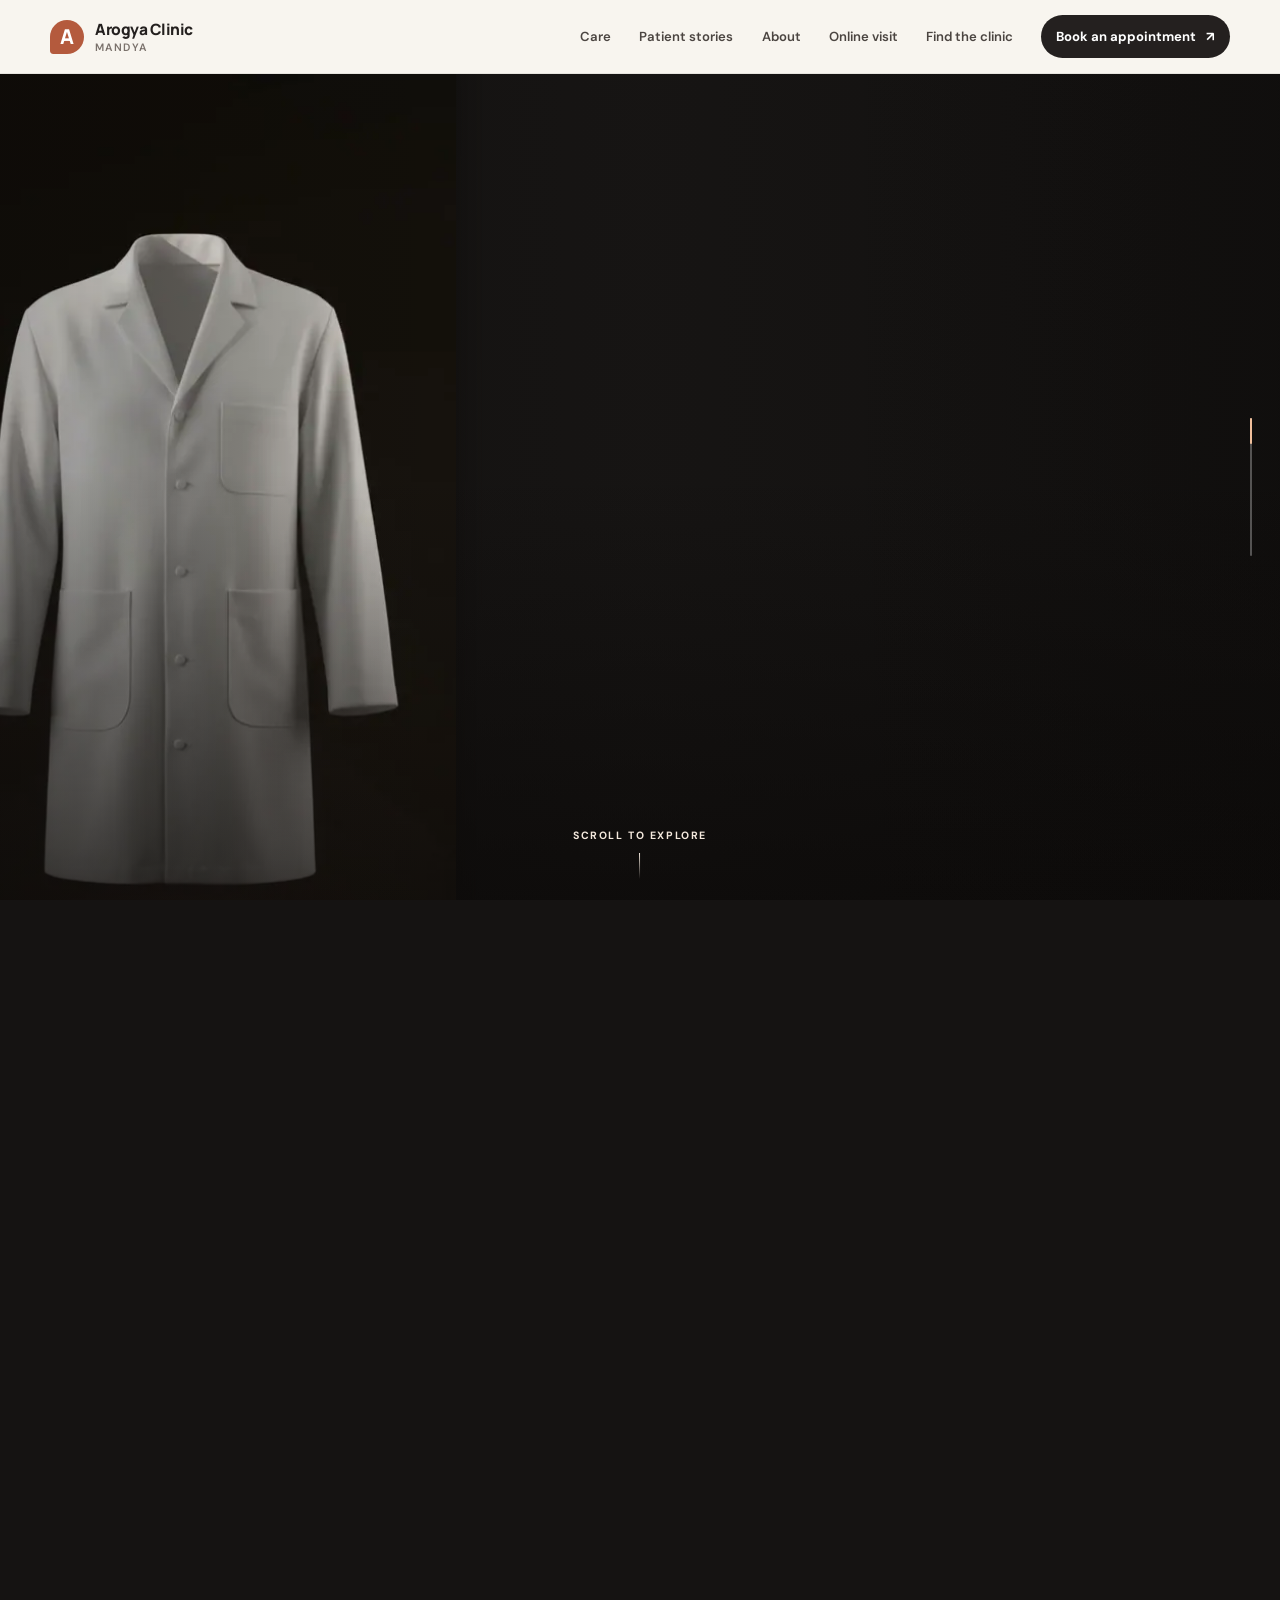
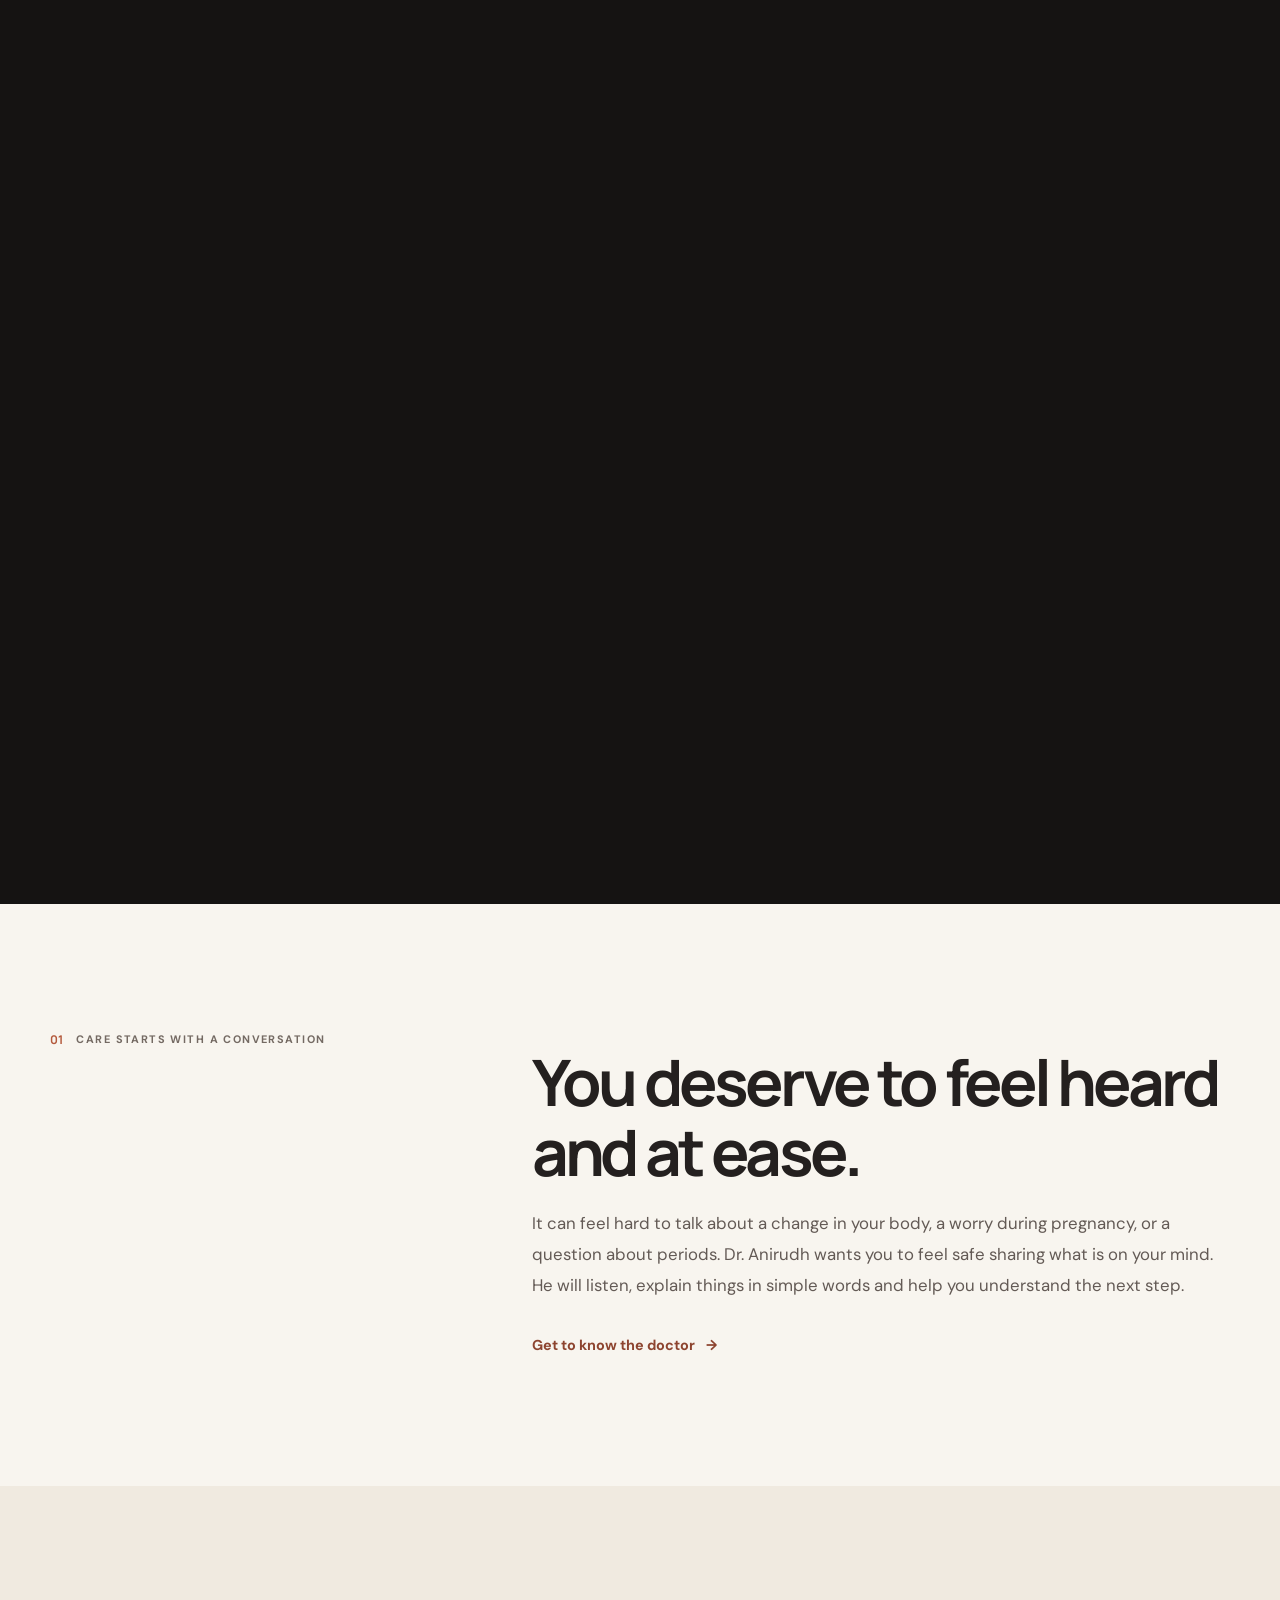
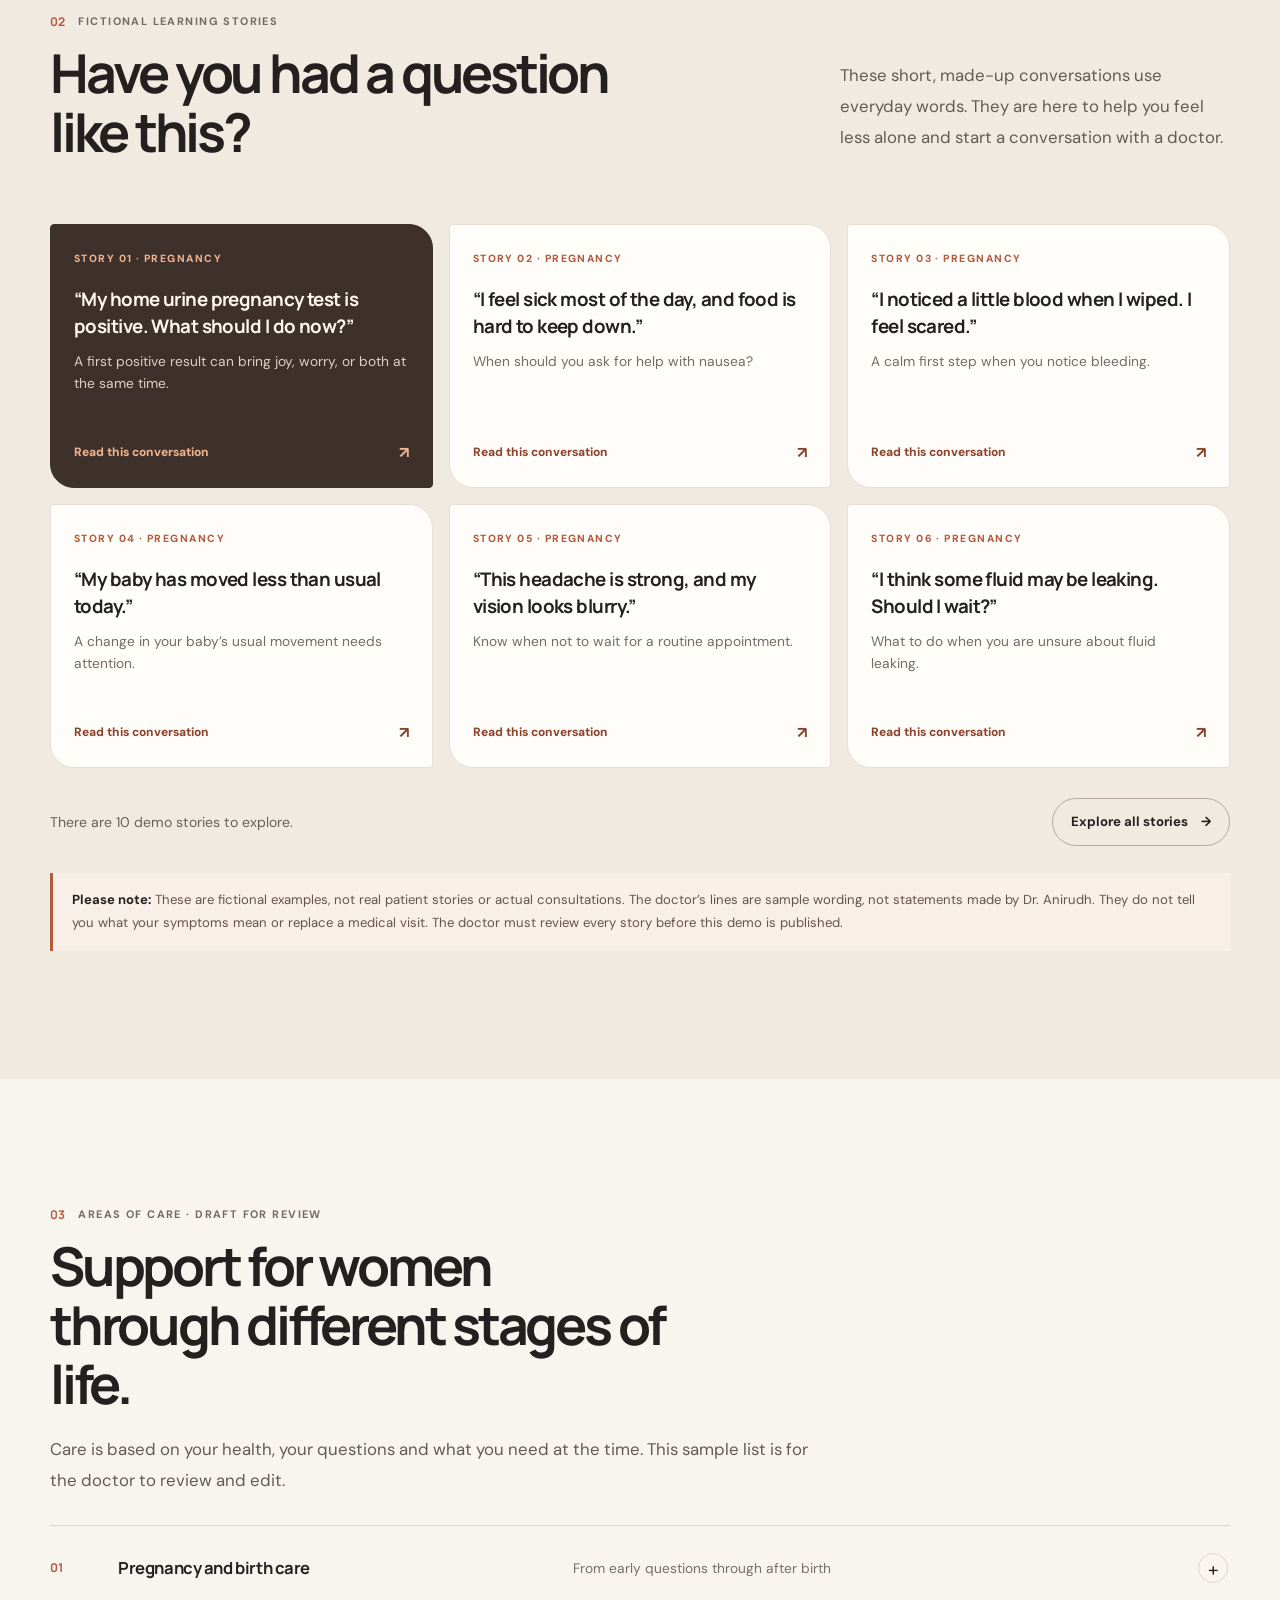
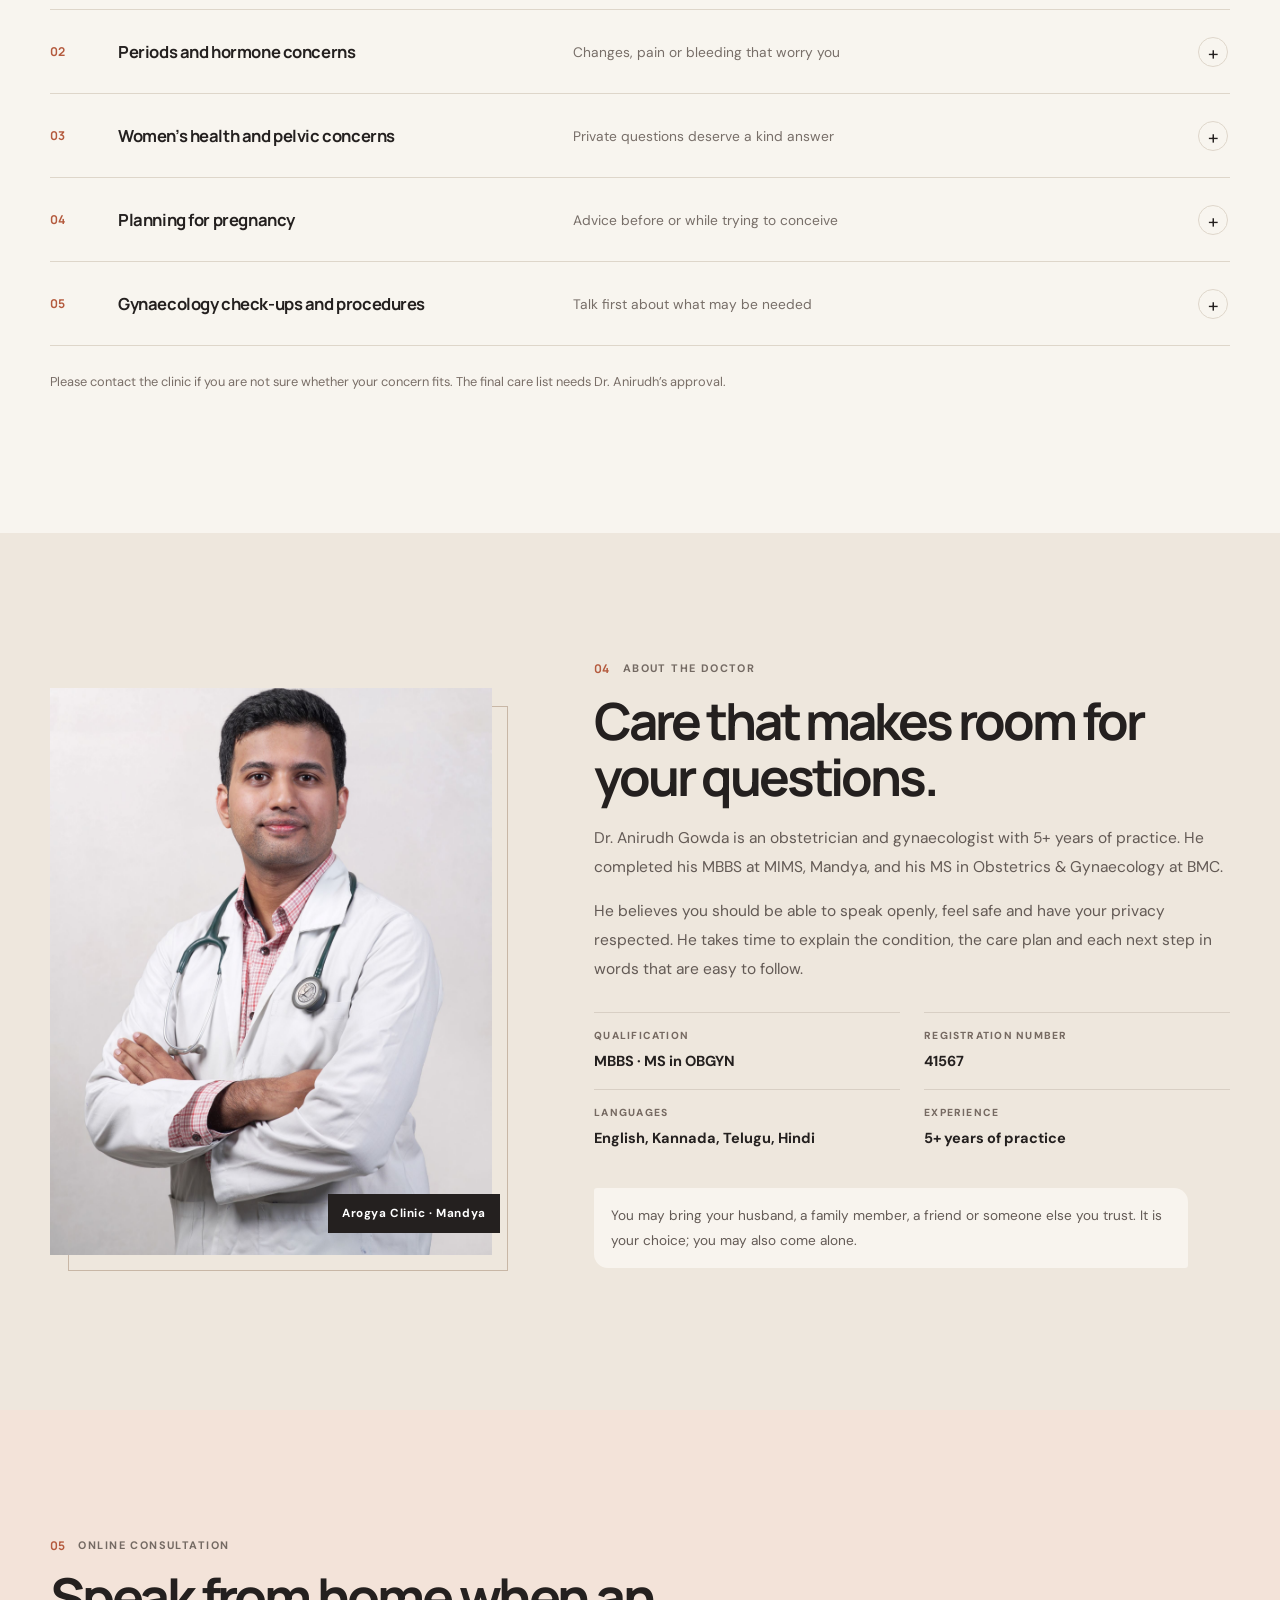
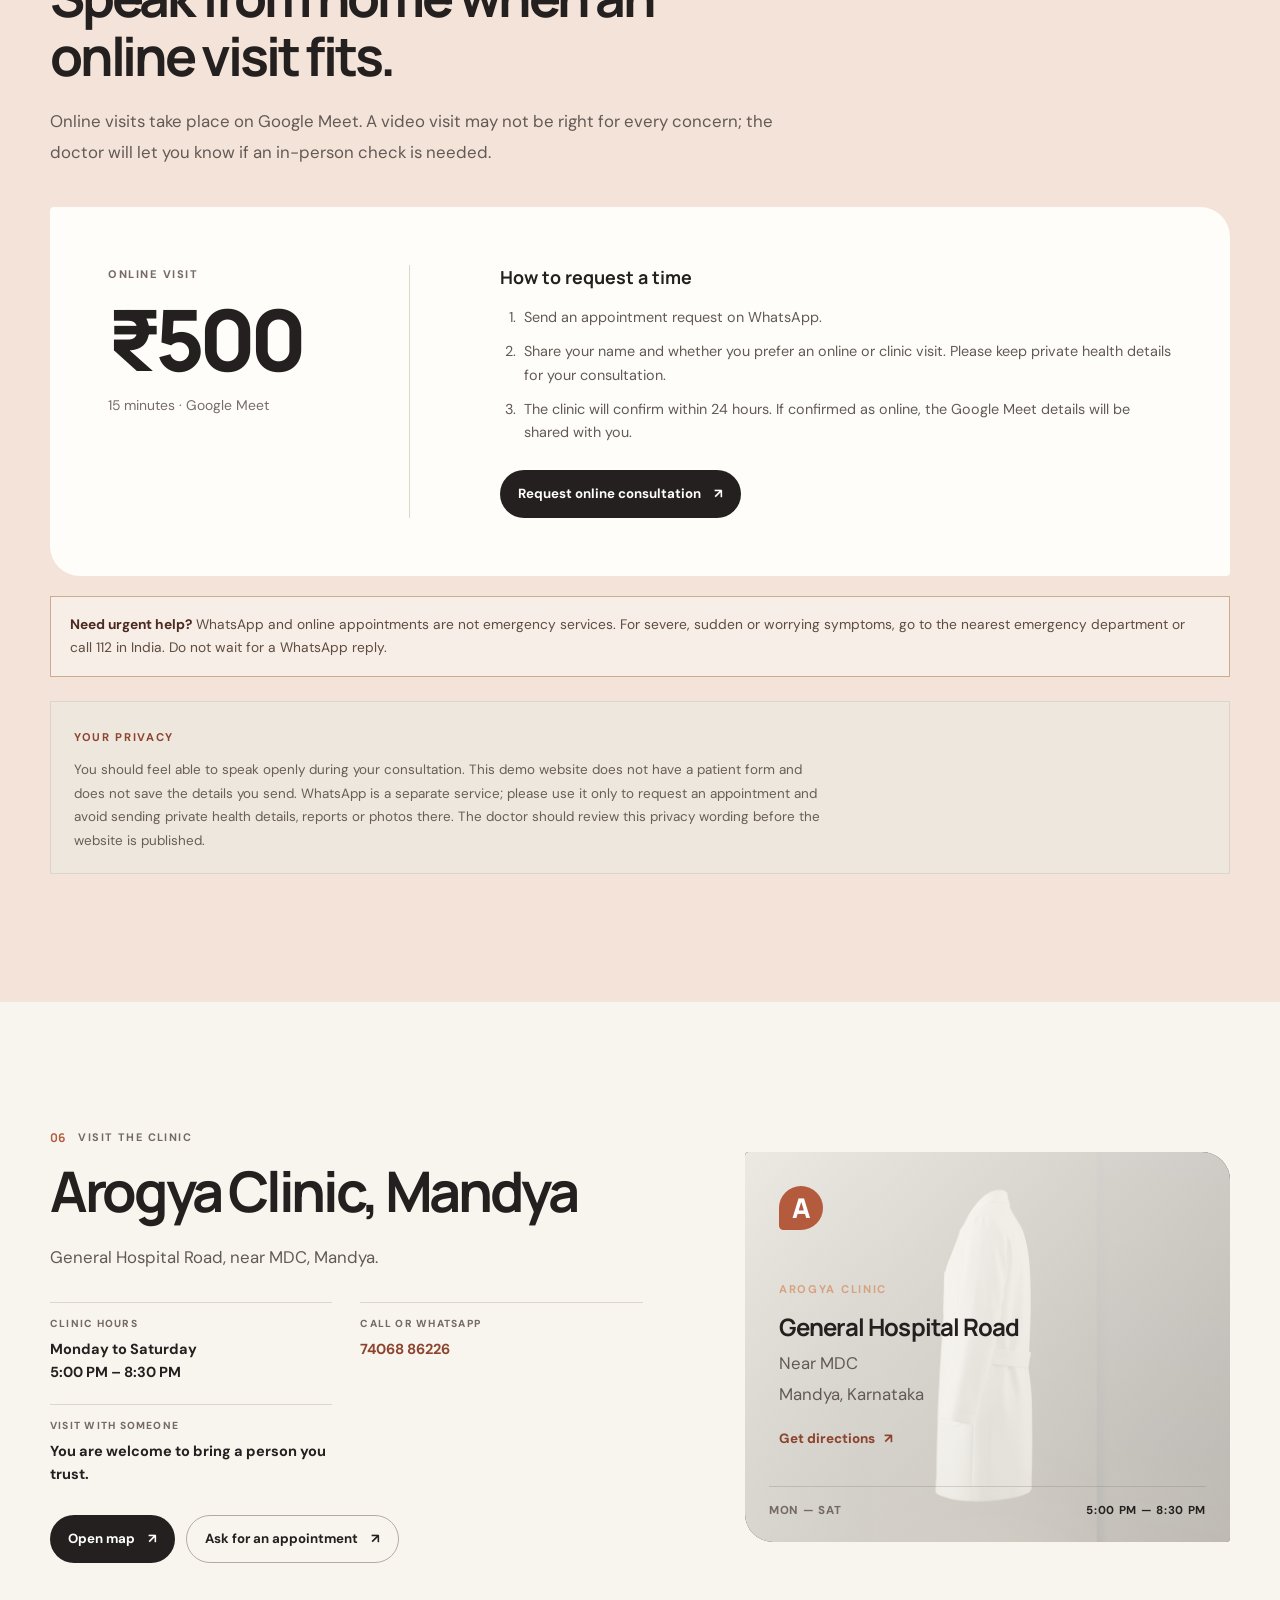
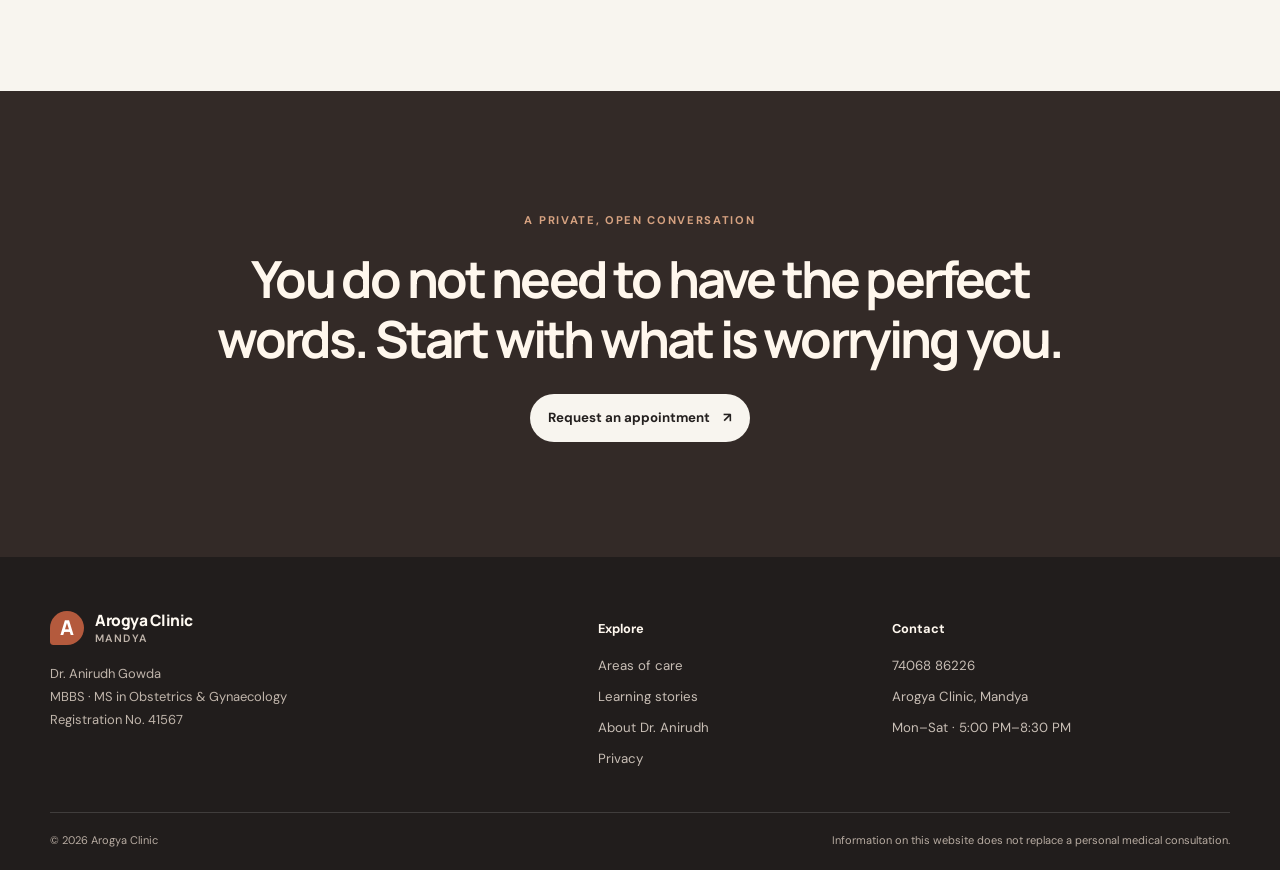
==== index.html @ b64ec9f3 "Build Dr Anirudh OBGYN clinic site" ====
<!doctype html>
<html lang="en">
<head>
  <meta charset="utf-8">
  <meta name="viewport" content="width=device-width, initial-scale=1, viewport-fit=cover">
  <meta name="theme-color" content="#f7f3ed">
  <meta name="description" content="Information about Dr. Anirudh Gowda, OBGYN care at Arogya Clinic in Mandya, appointment timings and online consultations.">
  <link rel="icon" type="image/svg+xml" href="assets/favicon.svg">
  <title>Dr. Anirudh Gowda | OBGYN care in Mandya</title>
  <link rel="preconnect" href="https://fonts.googleapis.com">
  <link rel="preconnect" href="https://fonts.gstatic.com" crossorigin>
  <link href="https://fonts.googleapis.com/css2?family=DM+Sans:wght@400;500;600;700&family=Manrope:wght@400;500;600;700;800&display=swap" rel="stylesheet">
  <link rel="stylesheet" href="css/site.css">
</head>
<body>
  <a class="skip-link" href="#main">Skip to content</a>
  <header class="site-header" id="top">
    <a class="brand" href="index.html" aria-label="Arogya Clinic home"><span class="brand-mark" aria-hidden="true">a</span><span>Arogya Clinic<small>Mandya</small></span></a>
    <button class="menu-toggle" id="menuToggle" type="button" aria-expanded="false" aria-controls="primaryNav" aria-label="Open menu"><span></span><span></span></button>
    <nav class="primary-nav" id="primaryNav" aria-label="Main navigation">
      <a href="#care">Care</a><a href="#stories">Patient stories</a><a href="#about">About</a><a href="#online">Online visit</a><a href="#visit">Find the clinic</a>
      <a class="nav-cta" href="https://wa.me/917406886226?text=Hello%20Dr.%20Anirudh%20Gowda%2C%20I%20would%20like%20to%20request%20an%20appointment." target="_blank" rel="noopener">Book an appointment <span aria-hidden="true">↗</span></a>
    </nav>
  </header>

  <main id="main">
    <section class="coat-track" id="coatTrack" aria-label="Welcome">
      <div class="coat-stage" id="coatStage">
        <div class="coat-glow" aria-hidden="true"></div>
        <div class="coat-image-wrap"><picture class="coat-poster"><source media="(max-width: 880px)" srcset="assets/hero-mobile/frame_0001.webp"><img src="assets/hero-sequence/frame_0001.webp" alt="A white doctor's coat, shown as part of a rotating visual sequence"></picture><canvas id="heroCanvas" class="hero-canvas" aria-hidden="true"></canvas></div>
        <div class="hero-copy hook hook-one" id="hook1"><span class="eyebrow">A calmer place to begin</span><p>You can share what is on your mind, <em>in your own words.</em></p></div>
        <div class="hero-copy hook hook-two" id="hook2"><span class="eyebrow">Your questions matter</span><p>Understand what is happening, <em>one step at a time.</em></p></div>
        <div class="hero-copy hook hook-three" id="hook3"><span class="eyebrow">Care with respect</span><p>Your health questions deserve <em>time and privacy.</em></p></div>
        <div class="hero-identity" id="identityBlock">
          <img class="hero-doctor-photo" src="assets/doctor/dr-anirudh-gowda.jpeg" alt="Dr. Anirudh Gowda">
          <p class="hero-name">Dr. Anirudh Gowda</p>
          <p class="hero-qualification">MBBS · MS in Obstetrics &amp; Gynaecology</p>
          <p class="hero-experience">5+ years of practice</p>
          <p class="hero-clinic">Arogya Clinic · Mandya</p>
        </div>
        <div class="hero-scroll" id="scrollCue"><span>SCROLL TO EXPLORE</span><i aria-hidden="true"></i></div>
        <div class="hero-progress" aria-hidden="true"><i id="progressFill"></i></div>
        <div class="hero-mobile-identity"><span class="eyebrow">OBSTETRICS &amp; GYNAECOLOGY · MANDYA</span><h1>Care that listens, explains and respects you.</h1><p>Talk through your questions in a private, welcoming setting.</p><a class="button button-light" href="#visit">Meet Dr. Anirudh <span aria-hidden="true">↓</span></a></div>
      </div>
    </section>

    <section class="welcome section-space">
      <div class="page-width welcome-grid">
        <div class="section-label"><span class="label-number">01</span><span>CARE STARTS WITH A CONVERSATION</span></div>
        <div class="welcome-copy"><h1>You deserve to feel heard and at ease.</h1><p>It can feel hard to talk about a change in your body, a worry during pregnancy, or a question about periods. Dr. Anirudh wants you to feel safe sharing what is on your mind. He will listen, explain things in simple words and help you understand the next step.</p><a class="text-link" href="#about">Get to know the doctor <span aria-hidden="true">→</span></a></div>
      </div>
    </section>

    <section class="story-section section-space" id="stories">
      <div class="page-width">
        <div class="section-heading heading-with-side"><div><div class="section-label"><span class="label-number">02</span><span>FICTIONAL LEARNING STORIES</span></div><h2>Have you had a question like this?</h2></div><p>These short, made-up conversations use everyday words. They are here to help you feel less alone and start a conversation with a doctor.</p></div>
        <div class="story-grid home-story-grid">
          <a class="story-card story-card-feature" href="stories.html?story=positive-test"><span class="story-number">STORY 01 · PREGNANCY</span><span class="story-quote">“My home urine pregnancy test is positive. What should I do now?”</span><span class="story-tease">A first positive result can bring joy, worry, or both at the same time.</span><span class="story-card-link">Read this conversation <b aria-hidden="true">↗</b></span></a>
          <a class="story-card" href="stories.html?story=nausea"><span class="story-number">STORY 02 · PREGNANCY</span><span class="story-quote">“I feel sick most of the day, and food is hard to keep down.”</span><span class="story-tease">When should you ask for help with nausea?</span><span class="story-card-link">Read this conversation <b aria-hidden="true">↗</b></span></a>
          <a class="story-card" href="stories.html?story=spotting"><span class="story-number">STORY 03 · PREGNANCY</span><span class="story-quote">“I noticed a little blood when I wiped. I feel scared.”</span><span class="story-tease">A calm first step when you notice bleeding.</span><span class="story-card-link">Read this conversation <b aria-hidden="true">↗</b></span></a>
          <a class="story-card" href="stories.html?story=movement"><span class="story-number">STORY 04 · PREGNANCY</span><span class="story-quote">“My baby has moved less than usual today.”</span><span class="story-tease">A change in your baby’s usual movement needs attention.</span><span class="story-card-link">Read this conversation <b aria-hidden="true">↗</b></span></a>
          <a class="story-card" href="stories.html?story=headache"><span class="story-number">STORY 05 · PREGNANCY</span><span class="story-quote">“This headache is strong, and my vision looks blurry.”</span><span class="story-tease">Know when not to wait for a routine appointment.</span><span class="story-card-link">Read this conversation <b aria-hidden="true">↗</b></span></a>
          <a class="story-card" href="stories.html?story=fluid-leak"><span class="story-number">STORY 06 · PREGNANCY</span><span class="story-quote">“I think some fluid may be leaking. Should I wait?”</span><span class="story-tease">What to do when you are unsure about fluid leaking.</span><span class="story-card-link">Read this conversation <b aria-hidden="true">↗</b></span></a>
        </div>
        <div class="story-more-row"><span>There are 10 demo stories to explore.</span><a class="button button-outline" href="stories.html">Explore all stories <span aria-hidden="true">→</span></a></div>
        <p class="demo-note"><strong>Please note:</strong> These are fictional examples, not real patient stories or actual consultations. The doctor’s lines are sample wording, not statements made by Dr. Anirudh. They do not tell you what your symptoms mean or replace a medical visit. The doctor must review every story before this demo is published.</p>
      </div>
    </section>

    <section class="care-section section-space" id="care">
      <div class="page-width">
        <div class="section-heading"><div class="section-label"><span class="label-number">03</span><span>AREAS OF CARE · DRAFT FOR REVIEW</span></div><h2>Support for women through different stages of life.</h2><p>Care is based on your health, your questions and what you need at the time. This sample list is for the doctor to review and edit.</p></div>
        <div class="care-list">
          <details class="care-row"><summary><span>01</span><strong>Pregnancy and birth care</strong><span class="care-summary-note">From early questions through after birth</span><i aria-hidden="true">+</i></summary><div class="care-details"><p>Pregnancy check-ups, questions about changes during pregnancy, birth planning, concerns during labour, and care after birth.</p><div class="care-tags"><span>First pregnancy visit</span><span>Routine pregnancy checks</span><span>Birth planning</span><span>After-birth care</span></div></div></details>
          <details class="care-row"><summary><span>02</span><strong>Periods and hormone concerns</strong><span class="care-summary-note">Changes, pain or bleeding that worry you</span><i aria-hidden="true">+</i></summary><div class="care-details"><p>Care for painful, heavy, irregular or missed periods, PCOS (a hormone condition), fibroids (growths in the womb), endometriosis and other hormone changes.</p><div class="care-tags"><span>Period pain</span><span>Heavy or irregular bleeding</span><span>PCOS concerns</span><span>Fibroids</span><span>Endometriosis</span></div></div></details>
          <details class="care-row"><summary><span>03</span><strong>Women’s health and pelvic concerns</strong><span class="care-summary-note">Private questions deserve a kind answer</span><i aria-hidden="true">+</i></summary><div class="care-details"><p>Help with pelvic pain, ovarian cysts (fluid-filled sacs), vaginal discharge, urine-related concerns, infections, sexual health questions and changes around menopause.</p><div class="care-tags"><span>Pelvic pain</span><span>Ovarian cysts</span><span>Discharge or infection</span><span>Menopause</span><span>Sexual health questions</span></div></div></details>
          <details class="care-row"><summary><span>04</span><strong>Planning for pregnancy</strong><span class="care-summary-note">Advice before or while trying to conceive</span><i aria-hidden="true">+</i></summary><div class="care-details"><p>Discuss questions about planning a pregnancy, fertility checks, family planning and contraception options that may suit your needs.</p><div class="care-tags"><span>Pre-pregnancy advice</span><span>Fertility questions</span><span>Family planning</span><span>Contraception</span></div></div></details>
          <details class="care-row"><summary><span>05</span><strong>Gynaecology check-ups and procedures</strong><span class="care-summary-note">Talk first about what may be needed</span><i aria-hidden="true">+</i></summary><div class="care-details"><p>Assessment and treatment planning for common gynaecology concerns. The doctor will explain any exam, test or procedure before it happens.</p><div class="care-tags"><span>Check-ups</span><span>Tests and scans</span><span>Treatment planning</span><span>Follow-up visits</span></div></div></details>
        </div>
        <p class="small-print">Please contact the clinic if you are not sure whether your concern fits. The final care list needs Dr. Anirudh’s approval.</p>
      </div>
    </section>

    <section class="doctor-section section-space" id="about">
      <div class="page-width doctor-layout">
        <div class="doctor-photo-frame"><img src="assets/doctor/dr-anirudh-gowda.jpeg" alt="Dr. Anirudh Gowda, obstetrician and gynaecologist" loading="lazy"><span class="photo-caption">Arogya Clinic · Mandya</span></div>
        <div class="doctor-copy"><div class="section-label"><span class="label-number">04</span><span>ABOUT THE DOCTOR</span></div><h2>Care that makes room for your questions.</h2><p>Dr. Anirudh Gowda is an obstetrician and gynaecologist with 5+ years of practice. He completed his MBBS at MIMS, Mandya, and his MS in Obstetrics &amp; Gynaecology at BMC.</p><p>He believes you should be able to speak openly, feel safe and have your privacy respected. He takes time to explain the condition, the care plan and each next step in words that are easy to follow.</p><div class="doctor-facts"><div><span>QUALIFICATION</span><strong>MBBS · MS in OBGYN</strong></div><div><span>REGISTRATION NUMBER</span><strong>41567</strong></div><div><span>LANGUAGES</span><strong>English, Kannada, Telugu, Hindi</strong></div><div><span>EXPERIENCE</span><strong>5+ years of practice</strong></div></div><p class="companion-note">You may bring your husband, a family member, a friend or someone else you trust. It is your choice; you may also come alone.</p></div>
      </div>
    </section>

    <section class="online-section section-space" id="online">
      <div class="page-width">
        <div class="section-heading"><div class="section-label"><span class="label-number">05</span><span>ONLINE CONSULTATION</span></div><h2>Speak from home when an online visit fits.</h2><p>Online visits take place on Google Meet. A video visit may not be right for every concern; the doctor will let you know if an in-person check is needed.</p></div>
        <div class="online-card"><div class="online-details"><span class="online-kicker">ONLINE VISIT</span><strong class="online-price">₹500</strong><span class="online-duration">15 minutes · Google Meet</span></div><div class="online-steps"><h3>How to request a time</h3><ol><li>Send an appointment request on WhatsApp.</li><li>Share your name and whether you prefer an online or clinic visit. Please keep private health details for your consultation.</li><li>The clinic will confirm within 24 hours. If confirmed as online, the Google Meet details will be shared with you.</li></ol><a class="button button-dark" href="https://wa.me/917406886226?text=Hello%20Dr.%20Anirudh%20Gowda%2C%20I%20would%20like%20to%20request%20a%2015-minute%20online%20consultation.%20My%20name%20is%3A%20" target="_blank" rel="noopener">Request online consultation <span aria-hidden="true">↗</span></a></div></div>
        <p class="urgent-banner"><strong>Need urgent help?</strong> WhatsApp and online appointments are not emergency services. For severe, sudden or worrying symptoms, go to the nearest emergency department or call <a href="tel:112">112</a> in India. Do not wait for a WhatsApp reply.</p>
        <div class="privacy-note" id="privacy"><span class="eyebrow">YOUR PRIVACY</span><p>You should feel able to speak openly during your consultation. This demo website does not have a patient form and does not save the details you send. WhatsApp is a separate service; please use it only to request an appointment and avoid sending private health details, reports or photos there. The doctor should review this privacy wording before the website is published.</p></div>
      </div>
    </section>

    <section class="visit-section section-space" id="visit">
      <div class="page-width visit-layout">
        <div><div class="section-label"><span class="label-number">06</span><span>VISIT THE CLINIC</span></div><h2>Arogya Clinic, Mandya</h2><p>General Hospital Road, near MDC, Mandya.</p><div class="visit-facts"><div><span>CLINIC HOURS</span><strong>Monday to Saturday<br>5:00 PM – 8:30 PM</strong></div><div><span>CALL OR WHATSAPP</span><strong><a href="tel:+917406886226">74068 86226</a></strong></div><div><span>VISIT WITH SOMEONE</span><strong>You are welcome to bring a person you trust.</strong></div></div><div class="visit-actions"><a class="button button-dark" href="https://maps.app.goo.gl/95iuctky9R2sk91m8" target="_blank" rel="noopener">Open map <span aria-hidden="true">↗</span></a><a class="button button-outline" href="https://wa.me/917406886226?text=Hello%20Dr.%20Anirudh%20Gowda%2C%20I%20would%20like%20to%20request%20an%20appointment." target="_blank" rel="noopener">Ask for an appointment <span aria-hidden="true">↗</span></a></div></div>
        <div class="visit-card"><span class="visit-card-mark" aria-hidden="true">a</span><span class="eyebrow">AROGYA CLINIC</span><h3>General Hospital Road</h3><p>Near MDC<br>Mandya, Karnataka</p><a href="https://maps.app.goo.gl/95iuctky9R2sk91m8" target="_blank" rel="noopener">Get directions <span aria-hidden="true">↗</span></a><div class="clinic-hours"><span>MON — SAT</span><strong>5:00 PM — 8:30 PM</strong></div></div>
      </div>
    </section>

    <section class="closing-section"><div class="page-width closing-inner"><span class="eyebrow">A PRIVATE, OPEN CONVERSATION</span><h2>You do not need to have the perfect words. Start with what is worrying you.</h2><a class="button button-light" href="https://wa.me/917406886226?text=Hello%20Dr.%20Anirudh%20Gowda%2C%20I%20would%20like%20to%20request%20an%20appointment." target="_blank" rel="noopener">Request an appointment <span aria-hidden="true">↗</span></a></div></section>
  </main>

  <footer class="site-footer"><div class="page-width footer-main"><div><a class="brand brand-footer" href="#top"><span class="brand-mark" aria-hidden="true">a</span><span>Arogya Clinic<small>Mandya</small></span></a><p>Dr. Anirudh Gowda<br>MBBS · MS in Obstetrics &amp; Gynaecology<br>Registration No. 41567</p></div><div><strong>Explore</strong><a href="#care">Areas of care</a><a href="stories.html">Learning stories</a><a href="#about">About Dr. Anirudh</a><a href="#privacy">Privacy</a></div><div><strong>Contact</strong><a href="tel:+917406886226">74068 86226</a><a href="https://maps.app.goo.gl/95iuctky9R2sk91m8" target="_blank" rel="noopener">Arogya Clinic, Mandya</a><span>Mon–Sat · 5:00 PM–8:30 PM</span></div></div><div class="page-width footer-bottom"><span>© <span id="year"></span> Arogya Clinic</span><span>Information on this website does not replace a personal medical consultation.</span></div></footer>
  <script src="js/site.js" defer></script>
</body>
</html>
---- css/site.css ----
:root{
  --ink:#24201f;--ink-soft:#4f4744;--paper:#f8f5ef;--paper-dim:#f0eae0;--card:#fffdfa;
  --line:#ded6ca;--rust:#b45a3d;--rust-dark:#8d442f;--rust-pale:#f3e3d9;--sage:#738276;
  --white:#fffdf9;--dark:#231e1d;--display:"Manrope",Arial,sans-serif;--body:"DM Sans",Arial,sans-serif;
  --ease:cubic-bezier(.2,.7,.2,1);--page:1180px;
}
*{box-sizing:border-box}
html{scroll-behavior:smooth;scroll-padding-top:84px}
body{margin:0;background:var(--paper);color:var(--ink);font-family:var(--body);font-size:16px;line-height:1.65;-webkit-font-smoothing:antialiased}
img{display:block;max-width:100%}
a{color:inherit;text-decoration:none}
button{font:inherit}
::selection{background:#e8c5b5;color:var(--ink)}
.page-width{width:min(var(--page),calc(100% - 56px));margin-inline:auto}
.section-space{padding:clamp(76px,10vw,136px) 0}
.skip-link{position:fixed;top:8px;left:8px;z-index:1000;transform:translateY(-150%);padding:12px 16px;background:var(--white);border:2px solid var(--rust);border-radius:8px}
.skip-link:focus{transform:translateY(0)}
.site-header{height:74px;padding:0 max(28px,calc((100vw - var(--page))/2));display:flex;align-items:center;justify-content:space-between;gap:28px;background:rgba(248,245,239,.96);border-bottom:1px solid rgba(36,32,31,.08);position:sticky;top:0;z-index:100;backdrop-filter:blur(16px)}
.brand{display:inline-flex;align-items:center;gap:11px;font-family:var(--display);font-size:.97rem;font-weight:800;line-height:1.1;white-space:nowrap;letter-spacing:-.03em}
.brand small{display:block;margin-top:4px;color:#7a716b;font:600 .67rem/1 var(--body);letter-spacing:.13em;text-transform:uppercase}
.brand-mark{width:34px;height:34px;display:grid;place-items:center;background:var(--rust);color:white;border-radius:50% 50% 50% 10%;font:800 1.28rem/1 var(--display);text-transform:uppercase}
.primary-nav{display:flex;align-items:center;gap:clamp(14px,2.2vw,30px);font-size:.82rem;font-weight:600;color:#4b4541}
.primary-nav>a:not(.nav-cta){transition:color .2s ease}
.primary-nav>a:not(.nav-cta):hover,.primary-nav>a[aria-current="page"]{color:var(--rust-dark)}
.nav-cta{display:inline-flex;align-items:center;gap:10px;padding:11px 15px;border-radius:99px;background:var(--ink);color:white!important;font-weight:700;transition:transform .2s ease,background .2s ease}
.nav-cta:hover{transform:translateY(-2px);background:var(--rust-dark)}
.menu-toggle{display:none}
.coat-track{position:relative;height:270vh;background:#151312}
.coat-stage{position:sticky;top:0;height:calc(100svh - 74px);min-height:580px;overflow:hidden;isolation:isolate;background:radial-gradient(ellipse at 50% 38%,#48413b 0%,#272422 48%,#151312 100%);color:#fffaf2}
.coat-glow{position:absolute;z-index:1;inset:0;background:linear-gradient(90deg,rgba(12,10,9,.38),transparent 35%,transparent 65%,rgba(12,10,9,.34)),linear-gradient(0deg,rgba(10,8,7,.65),transparent 52%);pointer-events:none}
.coat-image-wrap{position:absolute;inset:0;display:grid;place-items:center;overflow:hidden}
.coat-poster,.hero-canvas{position:absolute;inset:0;width:100%;height:100%;object-fit:cover;object-position:center;transition:opacity .3s ease}
.coat-poster img{position:absolute;inset:0;width:100%;height:100%;object-fit:cover;object-position:center}
.hero-canvas{opacity:0}
.coat-stage.has-canvas .hero-canvas{opacity:1}
.coat-stage.has-canvas .coat-poster{opacity:0}
.hero-copy{position:absolute;z-index:3;top:14%;width:min(39vw,495px);opacity:0;pointer-events:none;transition:opacity .18s linear;text-shadow:0 2px 16px rgba(0,0,0,.55)}
.hook-one{left:max(7vw,calc((100vw - 1180px)/2));text-align:left}
.hook-two{right:max(7vw,calc((100vw - 1180px)/2));text-align:right}
.hook-three{top:16%;left:50%;transform:translateX(-50%);text-align:center}
.eyebrow{display:inline-block;color:#d6a281;font-size:.7rem;font-weight:700;letter-spacing:.15em;text-transform:uppercase}
.hero-copy p{max-width:16ch;margin:11px 0;font:700 clamp(1.65rem,3.3vw,2.8rem)/1.16 var(--display);letter-spacing:-.05em}
.hero-copy em{color:#f0bf9b;font-style:normal}
.hook-two p{margin-left:auto}
.hero-identity{position:absolute;z-index:4;left:50%;bottom:7%;width:min(90vw,650px);text-align:center;transform:translateX(-50%);opacity:1;transition:opacity .25s ease}
.hero-doctor-photo{width:64px;height:64px;margin:0 auto 12px;object-fit:cover;object-position:center 18%;border-radius:50%;border:2px solid rgba(255,250,242,.85);box-shadow:0 8px 22px #0006}
.hero-name{margin:0;font:800 clamp(1.9rem,3.6vw,2.8rem)/1.15 var(--display);letter-spacing:-.05em}
.hero-qualification,.hero-clinic{margin:5px 0 0;color:#e8ded3;font-size:.92rem;font-weight:600}
.hero-experience{display:inline-block;margin:11px 0 0;padding:5px 13px;border-radius:30px;background:#f0bf9b;color:#33231d;font-size:.75rem;font-weight:800;letter-spacing:.02em}
.hero-progress{position:absolute;z-index:5;right:28px;top:50%;width:2px;height:138px;transform:translateY(-50%);background:#ffffff4a;border-radius:4px}
.hero-progress i{display:block;width:100%;height:26px;transform:translateY(0);background:#f0bf9b;border-radius:4px}
.hero-scroll{position:absolute;z-index:5;left:50%;bottom:21px;display:flex;flex-direction:column;align-items:center;gap:9px;color:#f4e9dd;font-size:.66rem;font-weight:700;letter-spacing:.15em;transform:translateX(-50%);transition:opacity .2s}
.hero-scroll i{width:1px;height:26px;background:linear-gradient(#f4e9dd,transparent);animation:scrollLine 1.5s ease-in-out infinite}
@keyframes scrollLine{0%{transform:scaleY(0);transform-origin:top;opacity:0}35%{transform:scaleY(1);transform-origin:top;opacity:1}70%{transform:scaleY(1);transform-origin:bottom;opacity:1}100%{transform:scaleY(0);transform-origin:bottom;opacity:0}}
.hero-mobile-identity{display:none}
.welcome{background:var(--paper)}
.welcome-grid{display:grid;grid-template-columns:.72fr 1.28fr;gap:7vw;align-items:start}
.section-label{display:flex;align-items:center;gap:13px;color:#746a63;font-size:.68rem;font-weight:700;letter-spacing:.13em;line-height:1.4;text-transform:uppercase}
.label-number{color:var(--rust);font:700 .75rem/1 var(--display);letter-spacing:.02em}
.welcome-copy{max-width:760px}
h1,h2,h3,p{overflow-wrap:break-word}
.welcome-copy h1,.section-heading h2,.doctor-copy h2,.visit-layout h2,.conversation-heading h2,.story-page-hero h1,.story-contact-strip h2{margin:15px 0 20px;font:700 clamp(2.2rem,5vw,4rem)/1.1 var(--display);letter-spacing:-.06em}
.welcome-copy p,.section-heading>p,.doctor-copy>p,.visit-layout>div>p{max-width:66ch;color:#635a55;font-size:1.05rem;line-height:1.85}
.text-link{display:inline-flex;align-items:center;gap:11px;margin-top:16px;color:var(--rust-dark);font-weight:700;font-size:.9rem}
.text-link span{transition:transform .2s ease}.text-link:hover span{transform:translateX(4px)}
.story-section{background:var(--paper-dim)}
.section-heading{max-width:770px;margin-bottom:42px}
.section-heading h2{font-size:clamp(2rem,4.4vw,3.35rem);max-width:18ch}
.section-heading>p{margin-top:0}
.heading-with-side{max-width:none;display:flex;align-items:end;justify-content:space-between;gap:50px}
.heading-with-side>div{max-width:700px}
.heading-with-side>p{max-width:390px;margin-bottom:29px}
.story-grid{display:grid;grid-template-columns:repeat(3,minmax(0,1fr));gap:16px}
.story-card{min-height:264px;padding:25px 23px 21px;display:flex;flex-direction:column;align-items:flex-start;background:var(--card);border:1px solid #e6ded4;border-radius:4px 24px 4px 24px;transition:transform .25s var(--ease),box-shadow .25s var(--ease),border-color .25s ease}
.story-card:hover,.story-card:focus-visible{transform:translateY(-4px);border-color:#d4a28d;box-shadow:0 18px 34px #46312314}
.story-card-feature{background:#3e312b;color:#fff8ef;border-color:#3e312b}
.story-number{color:var(--rust);font-size:.65rem;font-weight:800;letter-spacing:.14em}
.story-card-feature .story-number{color:#efb38d}
.story-quote{display:block;margin:19px 0 10px;font:700 1.17rem/1.42 var(--display);letter-spacing:-.03em}
.story-tease{display:block;color:#746b65;font-size:.86rem;line-height:1.65}
.story-card-feature .story-tease{color:#e0d0c2}
.story-card-link{display:flex;justify-content:space-between;align-items:center;width:100%;margin-top:auto;padding-top:22px;color:var(--rust-dark);font-size:.75rem;font-weight:800}
.story-card-feature .story-card-link{color:#efb38d}
.story-card-link b{font-size:1rem;transition:transform .2s}.story-card:hover .story-card-link b{transform:translate(2px,-2px)}
.story-more-row{display:flex;justify-content:space-between;align-items:center;gap:24px;margin:30px 0 0;color:#695f59;font-size:.88rem}
.demo-note{margin:27px 0 0;padding:16px 19px;border-left:3px solid var(--rust);background:#f8efe8;color:#64544c;font-size:.82rem;line-height:1.75}
.demo-note strong{color:var(--ink)}
.button{min-height:48px;padding:12px 18px;display:inline-flex;align-items:center;justify-content:center;gap:13px;border-radius:99px;font-size:.83rem;font-weight:700;transition:transform .2s ease,background .2s ease,border-color .2s ease}
.button:hover{transform:translateY(-2px)}
.button-dark{background:var(--ink);color:white}.button-dark:hover{background:var(--rust-dark)}
.button-light{background:var(--paper);color:var(--ink)}.button-light:hover{background:#f1d7c7}
.button-outline{border:1px solid #b6aaa0;color:var(--ink);background:transparent}.button-outline:hover{border-color:var(--ink);background:#fff9f2}
.care-section{background:var(--paper)}
.care-section .section-heading{margin-bottom:29px}
.care-list{border-top:1px solid var(--line)}
.care-row{border-bottom:1px solid var(--line)}
.care-row summary{min-height:83px;display:grid;grid-template-columns:50px minmax(220px,.72fr) 1fr 32px;align-items:center;gap:18px;list-style:none;cursor:pointer}
.care-row summary::-webkit-details-marker{display:none}
.care-row summary>span:first-child{color:var(--rust);font:700 .76rem var(--display)}
.care-row summary strong{font:700 1.04rem var(--display);letter-spacing:-.025em}
.care-summary-note{color:#776e68;font-size:.86rem}
.care-row summary i{width:30px;height:30px;display:grid;place-items:center;border:1px solid var(--line);border-radius:50%;font-style:normal;font-size:1.2rem;transition:transform .2s,background .2s}
.care-row[open] summary i{transform:rotate(45deg);background:var(--rust-pale)}
.care-details{padding:0 60px 24px 68px;color:#685e57;max-width:840px}
.care-details p{margin:0 0 15px}
.care-tags{display:flex;flex-wrap:wrap;gap:8px}
.care-tags span{padding:6px 11px;border:1px solid #e6ded4;border-radius:30px;color:#6f6259;font-size:.74rem}
.small-print{margin-top:25px;color:#796e67;font-size:.8rem}
.doctor-section{background:#eee7dd}
.doctor-layout{display:grid;grid-template-columns:.82fr 1.18fr;gap:clamp(42px,8vw,112px);align-items:center}
.doctor-photo-frame{position:relative;max-width:470px;margin:0 auto}
.doctor-photo-frame:before{content:"";position:absolute;z-index:0;inset:18px -16px -16px 18px;border:1px solid #c8b7a6}
.doctor-photo-frame img{position:relative;z-index:1;width:100%;aspect-ratio:.78;object-fit:cover;object-position:center 16%;background:#f4f3ef}
.photo-caption{position:absolute;z-index:2;right:-8px;bottom:22px;padding:10px 14px;background:var(--ink);color:white;font-size:.73rem;font-weight:700;letter-spacing:.05em}
.doctor-copy h2{font-size:clamp(2rem,4vw,3.2rem)}
.doctor-copy>p{font-size:.97rem}
.doctor-facts{display:grid;grid-template-columns:repeat(2,minmax(0,1fr));gap:0 24px;margin:29px 0 23px}
.doctor-facts>div{padding:15px 0;border-top:1px solid #d8cfc4}
.doctor-facts span,.visit-facts span{display:block;color:#766a62;font-size:.64rem;font-weight:800;letter-spacing:.12em}
.doctor-facts strong,.visit-facts strong{display:block;margin-top:6px;font-size:.91rem;font-weight:700;line-height:1.55}
.companion-note{padding:15px 17px;border-radius:3px 14px 3px 14px;background:#f8f4ee;font-size:.85rem!important}
.online-section{background:var(--rust-pale)}
.online-section .section-heading{margin-bottom:39px}
.online-card{display:grid;grid-template-columns:.62fr 1.38fr;gap:7vw;padding:clamp(27px,5vw,58px);background:var(--card);border-radius:4px 30px 4px 30px}
.online-details{display:flex;flex-direction:column;align-items:flex-start;border-right:1px solid var(--line)}
.online-kicker{color:#776b64;font-size:.69rem;font-weight:800;letter-spacing:.14em}
.online-price{margin:14px 0 0;font:800 clamp(3rem,7vw,5.3rem)/1 var(--display);letter-spacing:-.07em}
.online-duration{margin-top:12px;color:#766d67;font-size:.87rem}
.online-steps h3{margin:0 0 12px;font:700 1.12rem var(--display)}
.online-steps ol{margin:0 0 20px;padding-left:20px;color:#635a54;font-size:.9rem}
.online-steps li{padding:5px 0 5px 4px}
.urgent-banner{margin:20px 0 0;padding:16px 19px;border:1px solid #ceaa92;background:#f7eee7;color:#5f4c40;font-size:.86rem;line-height:1.7}
.urgent-banner strong{color:#4b2a20}
.visit-section{background:var(--paper)}
.visit-layout{display:grid;grid-template-columns:1.1fr .9fr;gap:8vw;align-items:center}
.visit-layout h2{font-size:clamp(2.1rem,4.4vw,3.5rem)}
.visit-facts{display:grid;grid-template-columns:1fr 1fr;gap:20px 28px;margin:29px 0}
.visit-facts>div{padding-top:13px;border-top:1px solid var(--line)}
.visit-facts strong a{color:var(--rust-dark)}
.visit-actions{display:flex;flex-wrap:wrap;gap:11px}
.visit-card{position:relative;min-height:390px;padding:34px;background:#ede5da url('../assets/hero-sequence/frame_0100.webp') center/cover;border-radius:4px 28px 4px 28px;overflow:hidden;isolation:isolate;color:var(--ink)}
.visit-card:before{content:"";position:absolute;z-index:-1;inset:0;background:linear-gradient(135deg,rgba(248,245,239,.95),rgba(248,245,239,.72))}
.visit-card-mark{width:44px;height:44px;display:grid;place-items:center;margin-bottom:45px;background:var(--rust);border-radius:50% 50% 50% 10%;color:white;font:800 1.7rem var(--display);text-transform:uppercase}
.visit-card h3{margin:9px 0 5px;font:700 1.5rem var(--display);letter-spacing:-.04em}
.visit-card p{margin:0;color:#655a53;font-size:.95rem}
.visit-card>a{display:inline-flex;gap:9px;margin-top:18px;color:var(--rust-dark);font-weight:800;font-size:.84rem}
.clinic-hours{position:absolute;right:24px;bottom:22px;left:24px;display:flex;justify-content:space-between;gap:20px;padding-top:14px;border-top:1px solid #756b6240;font-size:.72rem;font-weight:800;letter-spacing:.06em}
.clinic-hours span{color:#746a63}
.closing-section{padding:clamp(70px,9vw,120px) 0;background:#332a27;color:#fff7ed;text-align:center}
.closing-inner{max-width:850px}
.closing-inner h2{margin:16px auto 25px;font:700 clamp(2rem,4vw,3.2rem)/1.17 var(--display);letter-spacing:-.055em}
.site-footer{padding:54px 0 20px;background:#211d1c;color:#eee5dc}
.footer-main{display:grid;grid-template-columns:1.5fr .75fr 1fr;gap:40px;padding-bottom:43px}
.brand-footer{color:#fffaf2}.brand-footer small{color:#c0b5ab}
.footer-main p{margin:17px 0 0;color:#c0b5ab;font-size:.81rem;line-height:1.8}
.footer-main>div:not(:first-child){display:flex;flex-direction:column;align-items:flex-start;gap:9px;font-size:.83rem;color:#c8beb5}
.footer-main>div>strong{margin:7px 0;color:#fff8ef;font-size:.8rem}
.footer-main a:hover{color:#edb995}
.footer-bottom{display:flex;justify-content:space-between;gap:25px;padding-top:18px;border-top:1px solid #ffffff24;color:#b8aca2;font-size:.69rem}
/* Patient conversation page */
.story-page-hero{padding:72px 0 50px;background:#eee7dd}
.back-link{display:inline-block;margin:0 0 30px;color:#665b54;font-size:.83rem;font-weight:700}
.back-link:hover{color:var(--rust-dark)}
.story-page-hero h1{max-width:800px;margin:17px 0;font-size:clamp(2.45rem,5.6vw,4.5rem)}
.story-page-hero p{max-width:690px;color:#665d57;font-size:1.02rem;line-height:1.8}
.story-demo-chip{display:inline-flex;margin-top:13px;padding:8px 12px;border:1px solid #d3c5b7;border-radius:40px;color:#66574d;font-size:.72rem;font-weight:700}
.conversation-section{padding:72px 0 84px;background:var(--paper)}
.conversation-heading{display:flex;align-items:end;justify-content:space-between;gap:35px}
.conversation-heading h2{max-width:760px;font-size:clamp(1.9rem,4.4vw,3.2rem)}
.conversation-heading>div>p{max-width:680px;color:#716761}
.conversation-heading>.text-link{flex-shrink:0;margin-bottom:29px}
.conversation-demo-note{margin:22px 0}
.dialogue-card{max-width:850px;min-height:370px;margin:0 auto;padding:clamp(23px,5vw,45px);display:flex;flex-direction:column;background:#3e312b;color:#fff8ef;border-radius:5px 28px 5px 28px;box-shadow:0 24px 50px #34251d1f}
.dialogue-top{display:flex;justify-content:space-between;gap:15px;color:#e9b794;font-size:.69rem;font-weight:800;letter-spacing:.1em}
.dialogue-copy{margin:auto 0;padding:35px 0}
.speaker-label{color:#e9b794;font-size:.66rem;font-weight:800;letter-spacing:.14em}
.dialogue-copy p{max-width:38ch;margin:12px 0 0;font:600 clamp(1.45rem,3.5vw,2.25rem)/1.35 var(--display);letter-spacing:-.035em}
.dialogue-controls{display:grid;grid-template-columns:90px 1fr 90px;align-items:center;gap:15px}
.dialogue-button{min-height:44px;padding:9px 12px;border:1px solid #ffffff55;border-radius:99px;background:transparent;color:#fff8ef;font-size:.8rem;font-weight:700;cursor:pointer}
.dialogue-button:hover:not(:disabled){background:#ffffff1c}
.dialogue-button:disabled{opacity:.4;cursor:not-allowed}
.dialogue-next{background:#f0bf9b;border-color:#f0bf9b;color:#33231d}
.dialogue-next:hover:not(:disabled){background:#ffceaa}
.dialogue-dots{display:flex;justify-content:center;flex-wrap:wrap;gap:7px}
.dialogue-dots button{width:8px;height:8px;padding:0;border:0;border-radius:50%;background:#ffffff55;cursor:pointer}
.dialogue-dots button[aria-current="step"]{width:23px;border-radius:8px;background:#f0bf9b}
.dialogue-hint{margin:12px 0 0;color:#d2c3b5;text-align:center;font-size:.7rem}
.story-takeaway-grid{display:grid;grid-template-columns:1fr 1fr;gap:16px;max-width:850px;margin:22px auto 0}
.takeaway-card{padding:23px 25px;background:var(--paper-dim);border:1px solid #e5ddd3;border-radius:4px 18px 4px 18px}
.takeaway-card .eyebrow{color:var(--rust-dark)}
.takeaway-card ul,.takeaway-card ol{margin:14px 0 0;padding-left:19px;color:#645b55;font-size:.88rem}
.takeaway-card li{padding:4px 0 4px 2px}
.urgent-box{max-width:850px;margin:17px auto 0;padding:18px 22px;border-left:4px solid #a24631;background:#f7e9e1;color:#52382d}
.urgent-box strong{font-size:.72rem;letter-spacing:.11em}
.urgent-box p{margin:7px 0 0;font-size:.88rem;line-height:1.7}
.story-disclaimer{max-width:850px;margin:18px auto 0;color:#756c66;font-size:.75rem;line-height:1.7}
.story-list-section{background:#eee7dd}
.all-story-grid{grid-template-columns:repeat(2,minmax(0,1fr))}
.all-story-grid .story-card{min-height:205px}
.all-story-grid .story-card[aria-current="true"]{outline:2px solid var(--rust);outline-offset:2px}
.story-contact-strip{padding:62px 0;background:#332a27;color:#fff7ed}
.story-contact-strip>.page-width{display:flex;justify-content:space-between;align-items:center;gap:35px}
.story-contact-strip h2{max-width:670px;margin:11px 0 0;font-size:clamp(1.7rem,3vw,2.5rem)}
.story-emergency-copy{margin:12px 0 0;color:#d5c3b5;font-size:.82rem;line-height:1.65}
.privacy-note{margin-top:24px;padding:21px 23px;background:#eee7dd;border:1px solid #dfd4c8}
.privacy-note .eyebrow{color:var(--rust-dark)}
.privacy-note p{max-width:84ch;margin:9px 0 0;color:#685e57;font-size:.84rem;line-height:1.75}
/* Entrance motion is subtle and is disabled when requested by the device. */
.reveal{opacity:0;transform:translateY(18px);transition:opacity .65s var(--ease),transform .65s var(--ease)}
.reveal.is-visible{opacity:1;transform:translateY(0)}
:focus-visible{outline:3px solid #b45a3d;outline-offset:3px}
@media(max-width:980px){
  .primary-nav{gap:14px;font-size:.76rem}.nav-cta{padding:10px 12px}
  .welcome-grid{grid-template-columns:.55fr 1.45fr;gap:36px}
  .story-grid{grid-template-columns:repeat(2,minmax(0,1fr))}
  .doctor-layout{gap:48px}
  .care-row summary{grid-template-columns:38px minmax(190px,.8fr) 1fr 30px;gap:12px}
  .visit-layout{gap:48px}
}
@media(max-width:760px){
  html{scroll-padding-top:70px}
  .page-width{width:min(var(--page),calc(100% - 38px))}
  .section-space{padding:72px 0}
  .site-header{height:66px;padding:0 19px}
  .brand{font-size:.92rem}
  .menu-toggle{width:42px;height:42px;display:flex;flex-direction:column;align-items:center;justify-content:center;gap:6px;border:1px solid var(--line);border-radius:50%;background:transparent;cursor:pointer}
  .menu-toggle span{width:16px;height:1.5px;background:var(--ink);transition:transform .2s}
  .menu-toggle[aria-expanded="true"] span:first-child{transform:translateY(3.7px) rotate(45deg)}
  .menu-toggle[aria-expanded="true"] span:last-child{transform:translateY(-3.7px) rotate(-45deg)}
  .primary-nav{position:absolute;top:65px;left:0;right:0;padding:13px 19px 20px;display:none;align-items:stretch;gap:0;background:var(--paper);border-bottom:1px solid var(--line);box-shadow:0 14px 22px #30251b12}
  .primary-nav.is-open{display:flex;flex-direction:column}
  .primary-nav>a:not(.nav-cta){padding:12px 3px;border-bottom:1px solid #e4ddd3;font-size:.9rem}
  .primary-nav .nav-cta{justify-content:center;margin-top:13px;padding:12px}
  .coat-track{height:215vh}
  .coat-stage{height:calc(100svh - 66px);min-height:580px}
  .coat-image-wrap{align-items:center}
  .coat-poster,.hero-canvas{width:100%;height:100%;object-fit:cover}
  .coat-glow{background:linear-gradient(0deg,rgba(10,8,7,.83),rgba(10,8,7,.1) 62%,rgba(10,8,7,.28))}
  .hero-copy{top:10%;width:79vw}
  .hero-copy p{font-size:clamp(1.55rem,6.7vw,2.35rem);max-width:15ch}
  .hook-one{left:7%}.hook-two{right:7%}.hook-three{top:11%;left:50%}
  .hero-identity{display:none}
  .hero-mobile-identity{position:absolute;z-index:4;left:7%;right:7%;bottom:7%;display:block;padding:20px 19px 18px;background:rgba(248,245,239,.94);color:var(--ink);border-radius:3px 20px 3px 20px;box-shadow:0 18px 40px #0004;backdrop-filter:blur(8px)}
  .hero-mobile-identity .eyebrow{color:var(--rust-dark);font-size:.61rem}
  .hero-mobile-identity h1{margin:8px 0;font:800 clamp(1.4rem,6vw,1.95rem)/1.15 var(--display);letter-spacing:-.05em}
  .hero-mobile-identity p{margin:0 0 12px;color:#6d625b;font-size:.82rem}
  .hero-mobile-identity .button{min-height:41px;padding:9px 14px;font-size:.76rem}
  .hero-scroll{bottom:10px;left:auto;right:16px;align-items:flex-end;font-size:.55rem}
  .hero-scroll i{height:18px}
  .hero-progress{right:8px;height:100px}
  .welcome-grid{grid-template-columns:1fr;gap:24px}
  .welcome-copy h1,.section-heading h2,.doctor-copy h2,.visit-layout h2{font-size:clamp(2rem,8.4vw,3.1rem)}
  .heading-with-side{display:block}
  .heading-with-side>p{margin:12px 0 0}
  .story-grid{gap:11px}
  .story-card{min-height:250px;padding:20px 17px 17px;border-radius:3px 18px 3px 18px}
  .story-quote{font-size:1.03rem}
  .story-tease{font-size:.79rem}
  .story-more-row{align-items:flex-start;flex-direction:column;gap:14px}
  .care-row summary{min-height:76px;grid-template-columns:32px 1fr 29px;gap:10px}
  .care-row summary strong{font-size:.94rem}
  .care-summary-note{grid-column:2;grid-row:2;margin-top:-16px;font-size:.77rem}
  .care-row summary i{grid-column:3;grid-row:1 / span 2}
  .care-details{padding:0 10px 22px 42px;font-size:.88rem}
  .doctor-layout{grid-template-columns:1fr;gap:42px}
  .doctor-photo-frame{width:min(80%,380px)}
  .doctor-facts{gap:0 15px}
  .online-card{grid-template-columns:1fr;gap:24px;padding:26px 22px}
  .online-details{padding-bottom:22px;border-right:0;border-bottom:1px solid var(--line)}
  .online-price{font-size:3.7rem}
  .online-steps ol{font-size:.85rem}
  .visit-layout{grid-template-columns:1fr;gap:39px}
  .visit-card{min-height:340px}
  .footer-main{grid-template-columns:1fr 1fr;gap:30px 24px}
  .footer-main>div:first-child{grid-column:1 / -1}
  .footer-bottom{flex-direction:column;gap:6px}
  .story-page-hero{padding:48px 0 38px}
  .back-link{margin-bottom:24px}
  .conversation-section{padding:52px 0 63px}
  .conversation-heading{display:block}
  .conversation-heading h2{font-size:clamp(1.8rem,7vw,2.7rem)}
  .conversation-heading>.text-link{margin:0 0 15px}
  .dialogue-card{min-height:365px;padding:24px 20px;border-radius:3px 21px 3px 21px}
  .dialogue-copy{padding:25px 0}
  .dialogue-copy p{font-size:clamp(1.4rem,6vw,1.9rem)}
  .dialogue-controls{grid-template-columns:72px 1fr 76px;gap:8px}
  .dialogue-button{padding:8px 9px;font-size:.72rem}
  .dialogue-dots{gap:5px}
  .dialogue-dots button{width:7px;height:7px}
  .story-takeaway-grid{grid-template-columns:1fr;gap:11px}
  .takeaway-card{padding:20px}
  .all-story-grid{grid-template-columns:1fr}
  .all-story-grid .story-card{min-height:194px}
  .story-contact-strip>.page-width{align-items:flex-start;flex-direction:column}
}
@media(max-width:390px){
  .page-width{width:calc(100% - 30px)}
  .story-grid.home-story-grid{grid-template-columns:1fr}
  .story-card{min-height:210px}
  .doctor-facts{grid-template-columns:1fr}
  .visit-facts{grid-template-columns:1fr}
  .dialogue-controls{grid-template-columns:64px 1fr 68px}
  .dialogue-button span{font-size:.68rem}
}
@media(prefers-reduced-motion:reduce){
  *,*::before,*::after{scroll-behavior:auto!important;animation-duration:.01ms!important;animation-iteration-count:1!important;transition-duration:.01ms!important}
  .reveal{opacity:1;transform:none}
  .coat-track{height:auto;min-height:0}
  .coat-stage{position:relative;height:calc(100svh - 74px);min-height:580px}
  .hook{display:none!important}
  .hero-identity{opacity:1!important}
  .hero-mobile-identity{display:none}
  .hero-scroll,.hero-progress{display:none}
}
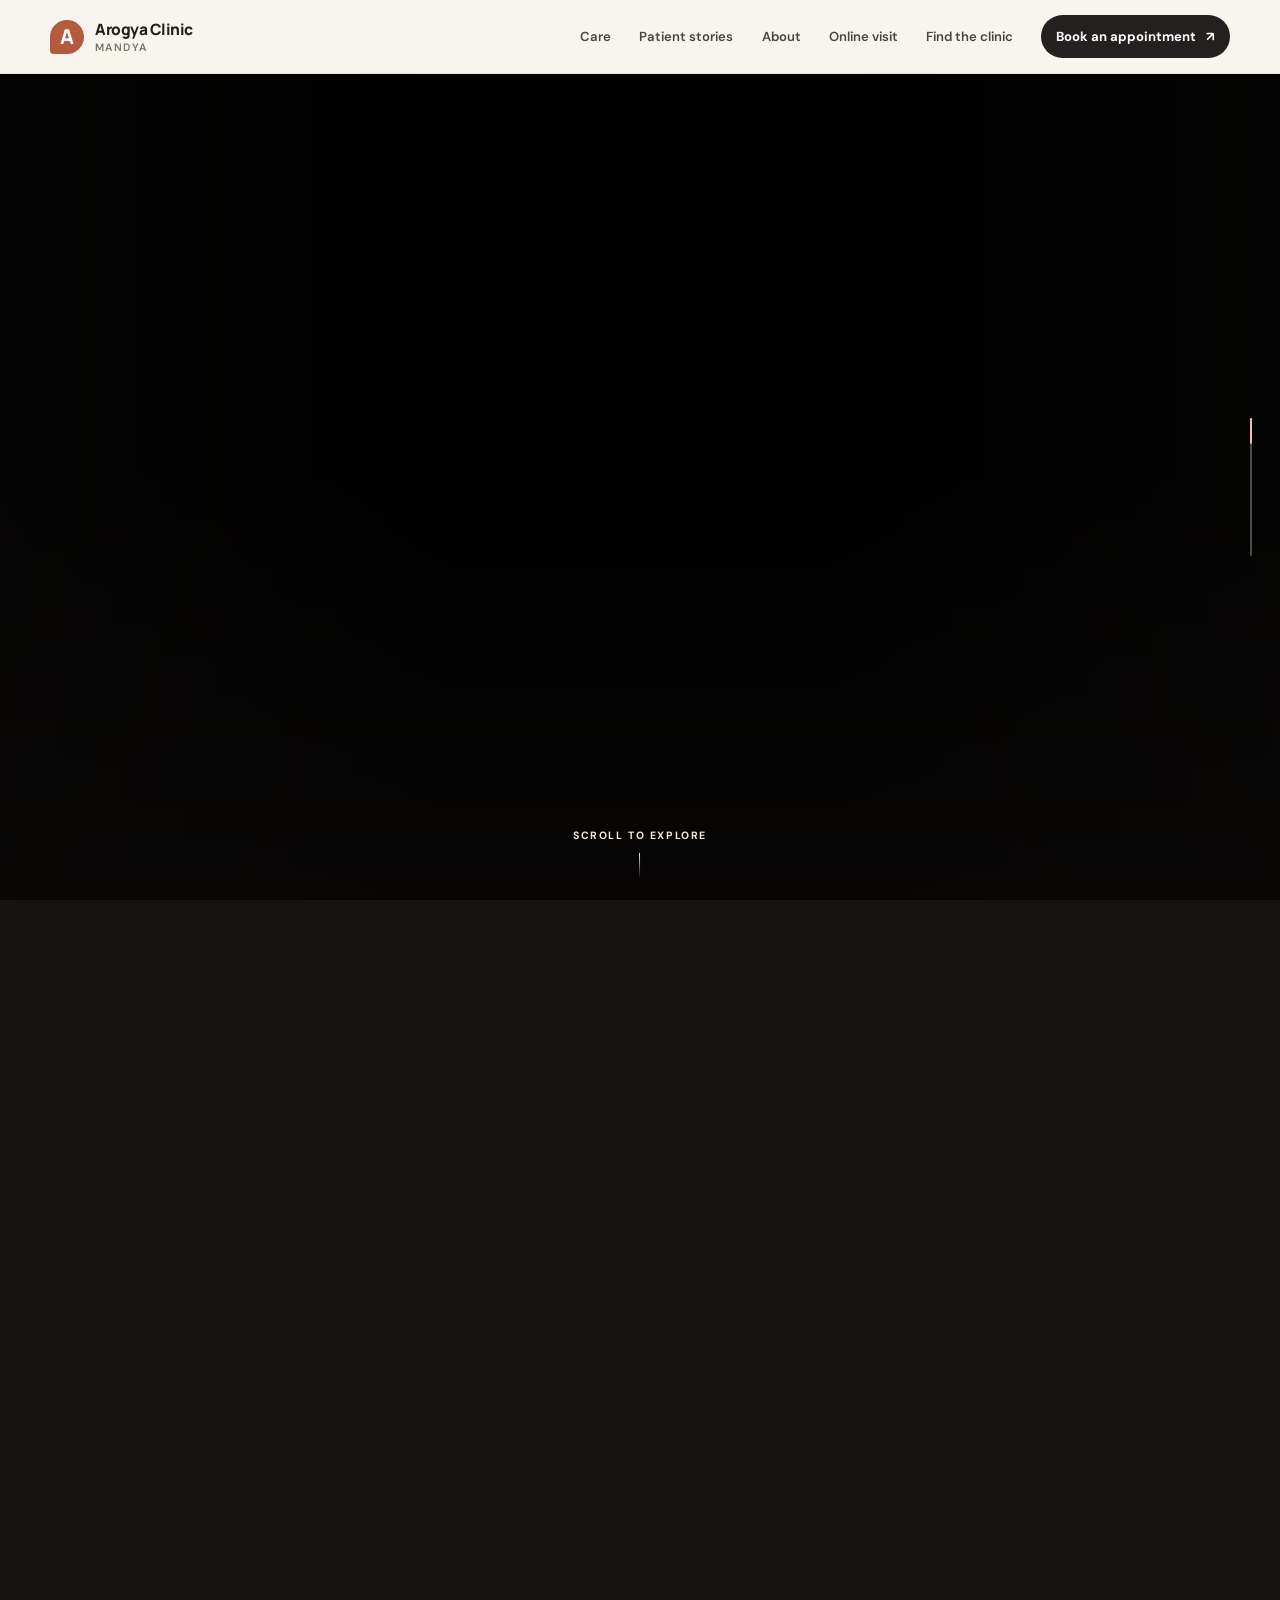
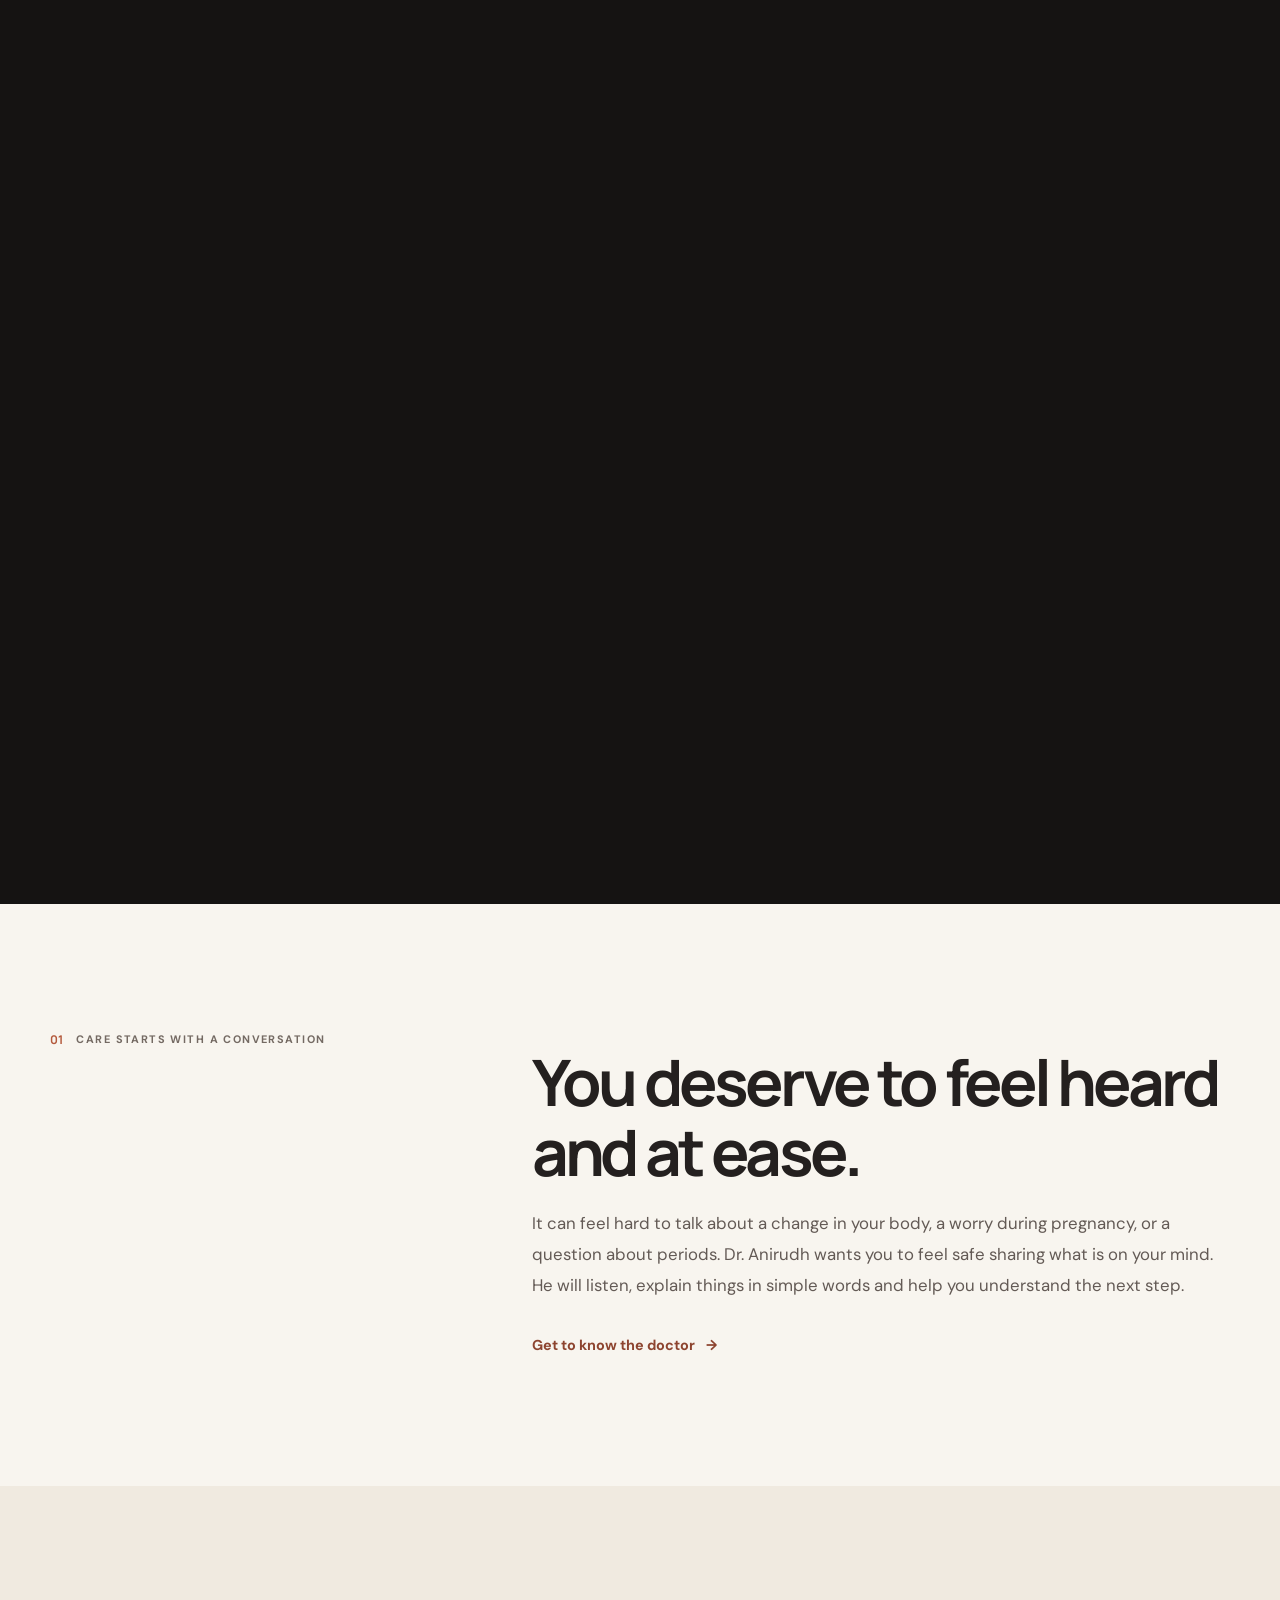
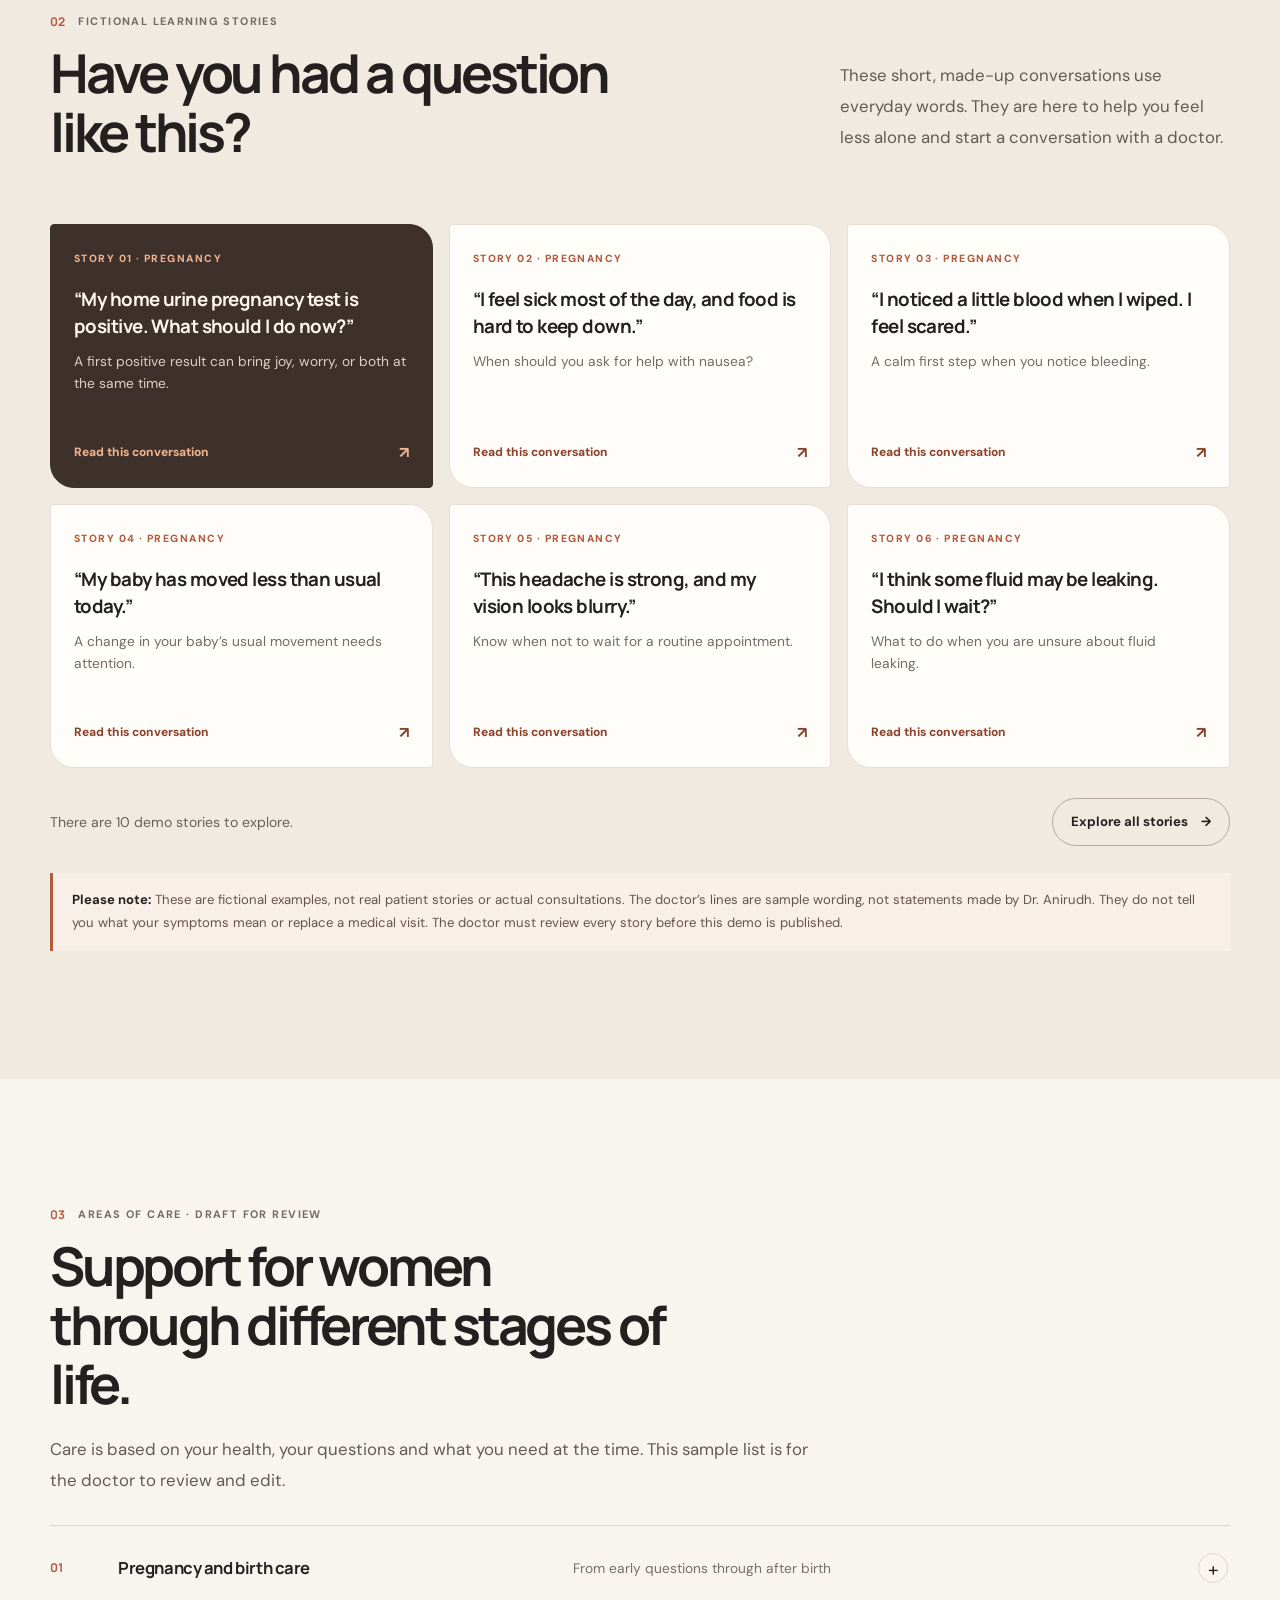
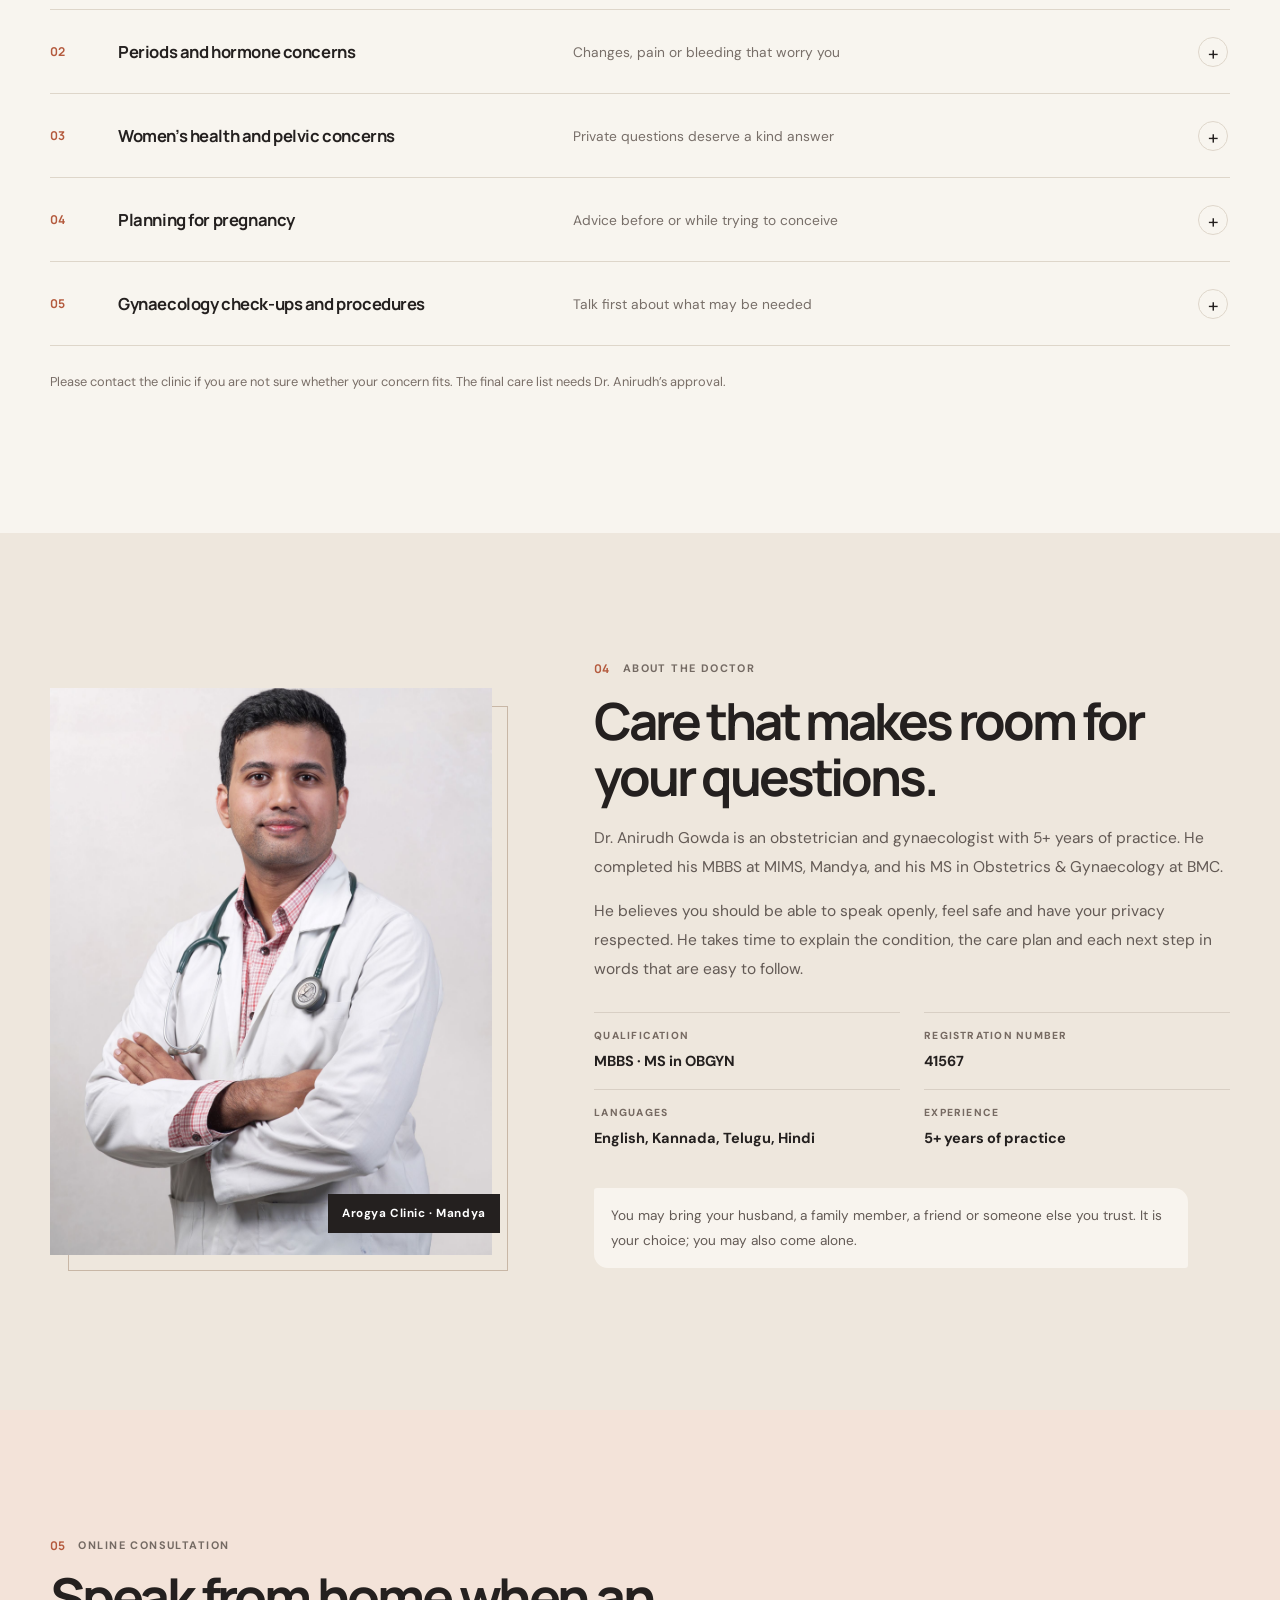
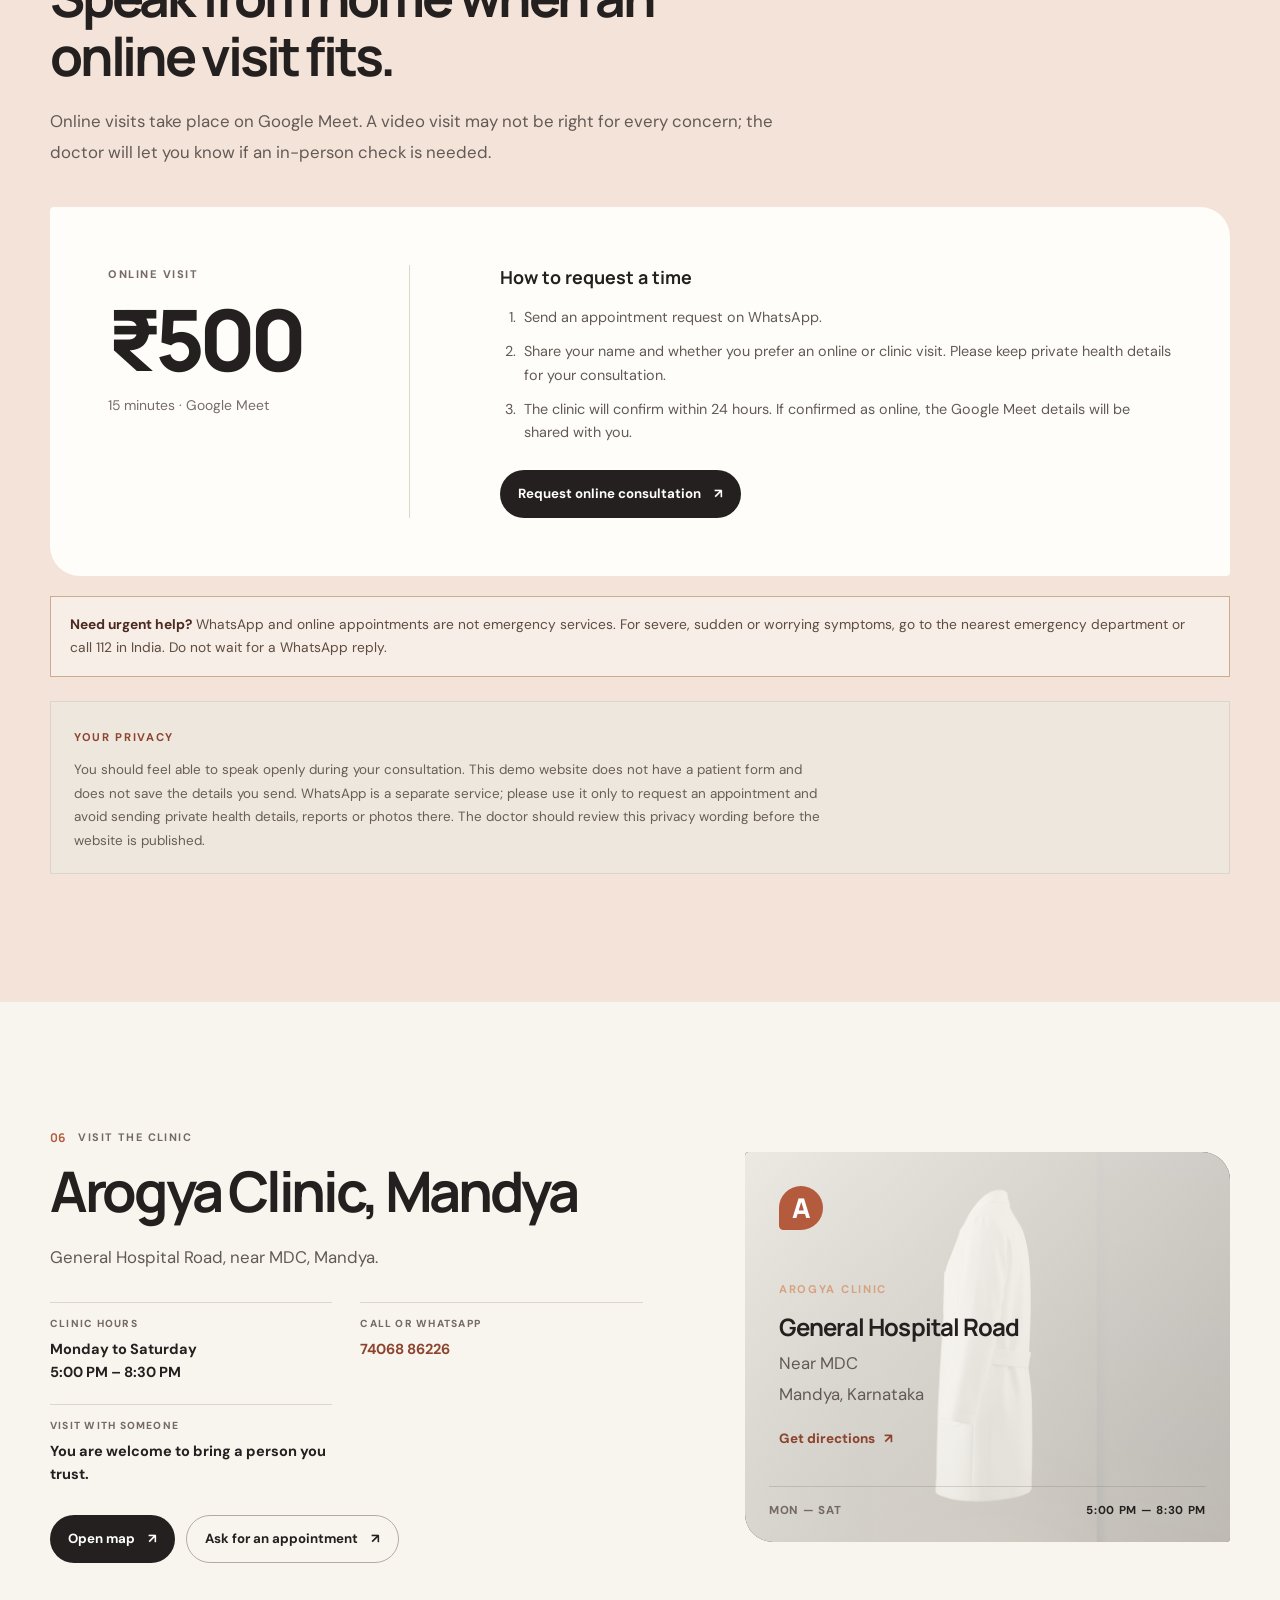
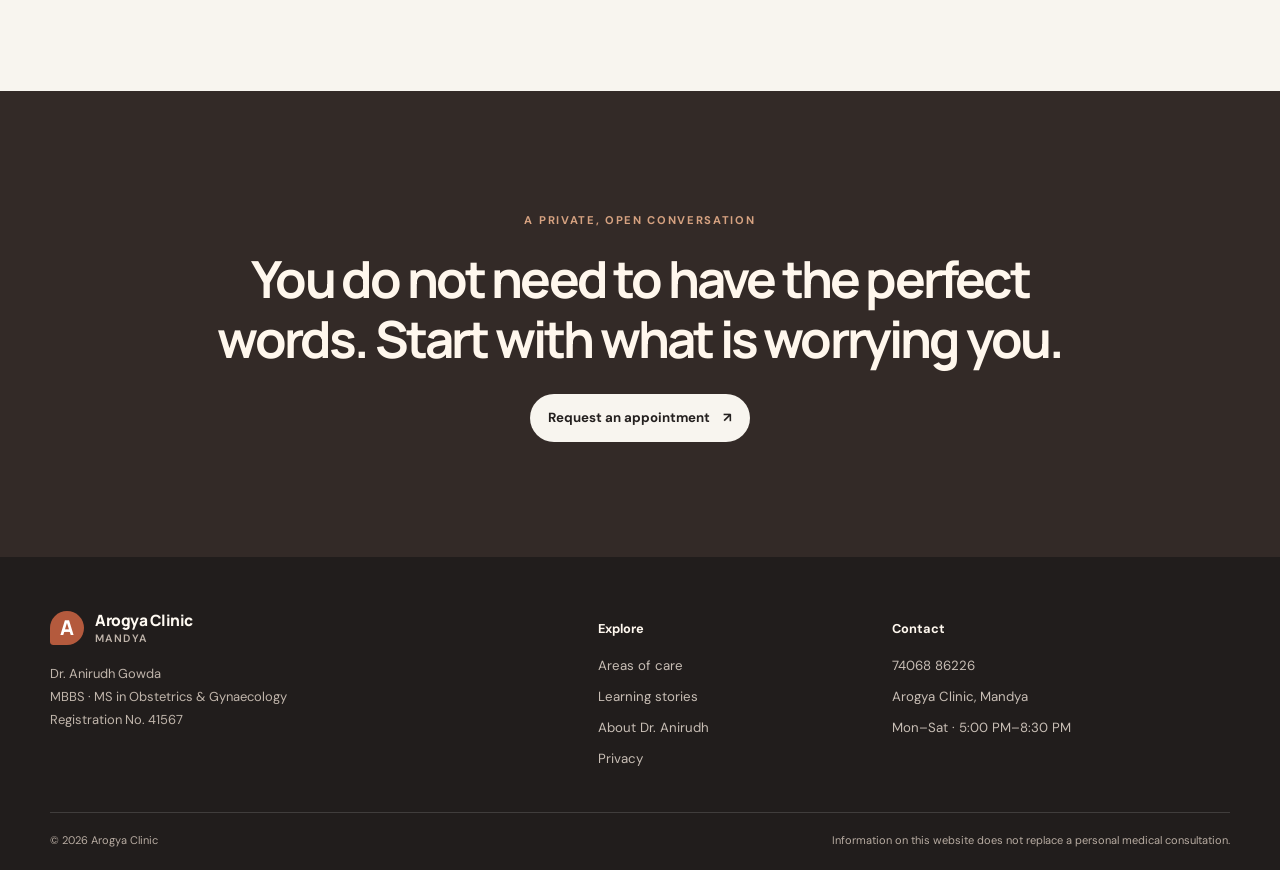
==== commit 944b9f60: "Refine mobile hero headings" ====
--- a/index.html
+++ b/index.html
@@ -40,7 +40,7 @@
         </div>
         <div class="hero-scroll" id="scrollCue"><span>SCROLL TO EXPLORE</span><i aria-hidden="true"></i></div>
         <div class="hero-progress" aria-hidden="true"><i id="progressFill"></i></div>
-        <div class="hero-mobile-identity"><span class="eyebrow">OBSTETRICS &amp; GYNAECOLOGY · MANDYA</span><h1>Care that listens, explains and respects you.</h1><p>Talk through your questions in a private, welcoming setting.</p><a class="button button-light" href="#visit">Meet Dr. Anirudh <span aria-hidden="true">↓</span></a></div>
+        <div class="hero-mobile-identity"><span class="eyebrow">OBSTETRICS &amp; GYNAECOLOGY · MANDYA</span><h2>Care that listens, explains and respects you.</h2><p>Talk through your questions in a private, welcoming setting.</p><a class="button button-light" href="#visit">Meet Dr. Anirudh <span aria-hidden="true">↓</span></a></div>
       </div>
     </section>
 
--- a/css/site.css
+++ b/css/site.css
@@ -242,7 +242,7 @@
   .hero-identity{display:none}
   .hero-mobile-identity{position:absolute;z-index:4;left:7%;right:7%;bottom:7%;display:block;padding:20px 19px 18px;background:rgba(248,245,239,.94);color:var(--ink);border-radius:3px 20px 3px 20px;box-shadow:0 18px 40px #0004;backdrop-filter:blur(8px)}
   .hero-mobile-identity .eyebrow{color:var(--rust-dark);font-size:.61rem}
-  .hero-mobile-identity h1{margin:8px 0;font:800 clamp(1.4rem,6vw,1.95rem)/1.15 var(--display);letter-spacing:-.05em}
+  .hero-mobile-identity h2{margin:8px 0;font:800 clamp(1.4rem,6vw,1.95rem)/1.15 var(--display);letter-spacing:-.05em}
   .hero-mobile-identity p{margin:0 0 12px;color:#6d625b;font-size:.82rem}
   .hero-mobile-identity .button{min-height:41px;padding:9px 14px;font-size:.76rem}
   .hero-scroll{bottom:10px;left:auto;right:16px;align-items:flex-end;font-size:.55rem}
@@ -309,6 +309,5 @@
   .coat-stage{position:relative;height:calc(100svh - 74px);min-height:580px}
   .hook{display:none!important}
   .hero-identity{opacity:1!important}
-  .hero-mobile-identity{display:none}
   .hero-scroll,.hero-progress{display:none}
 }
